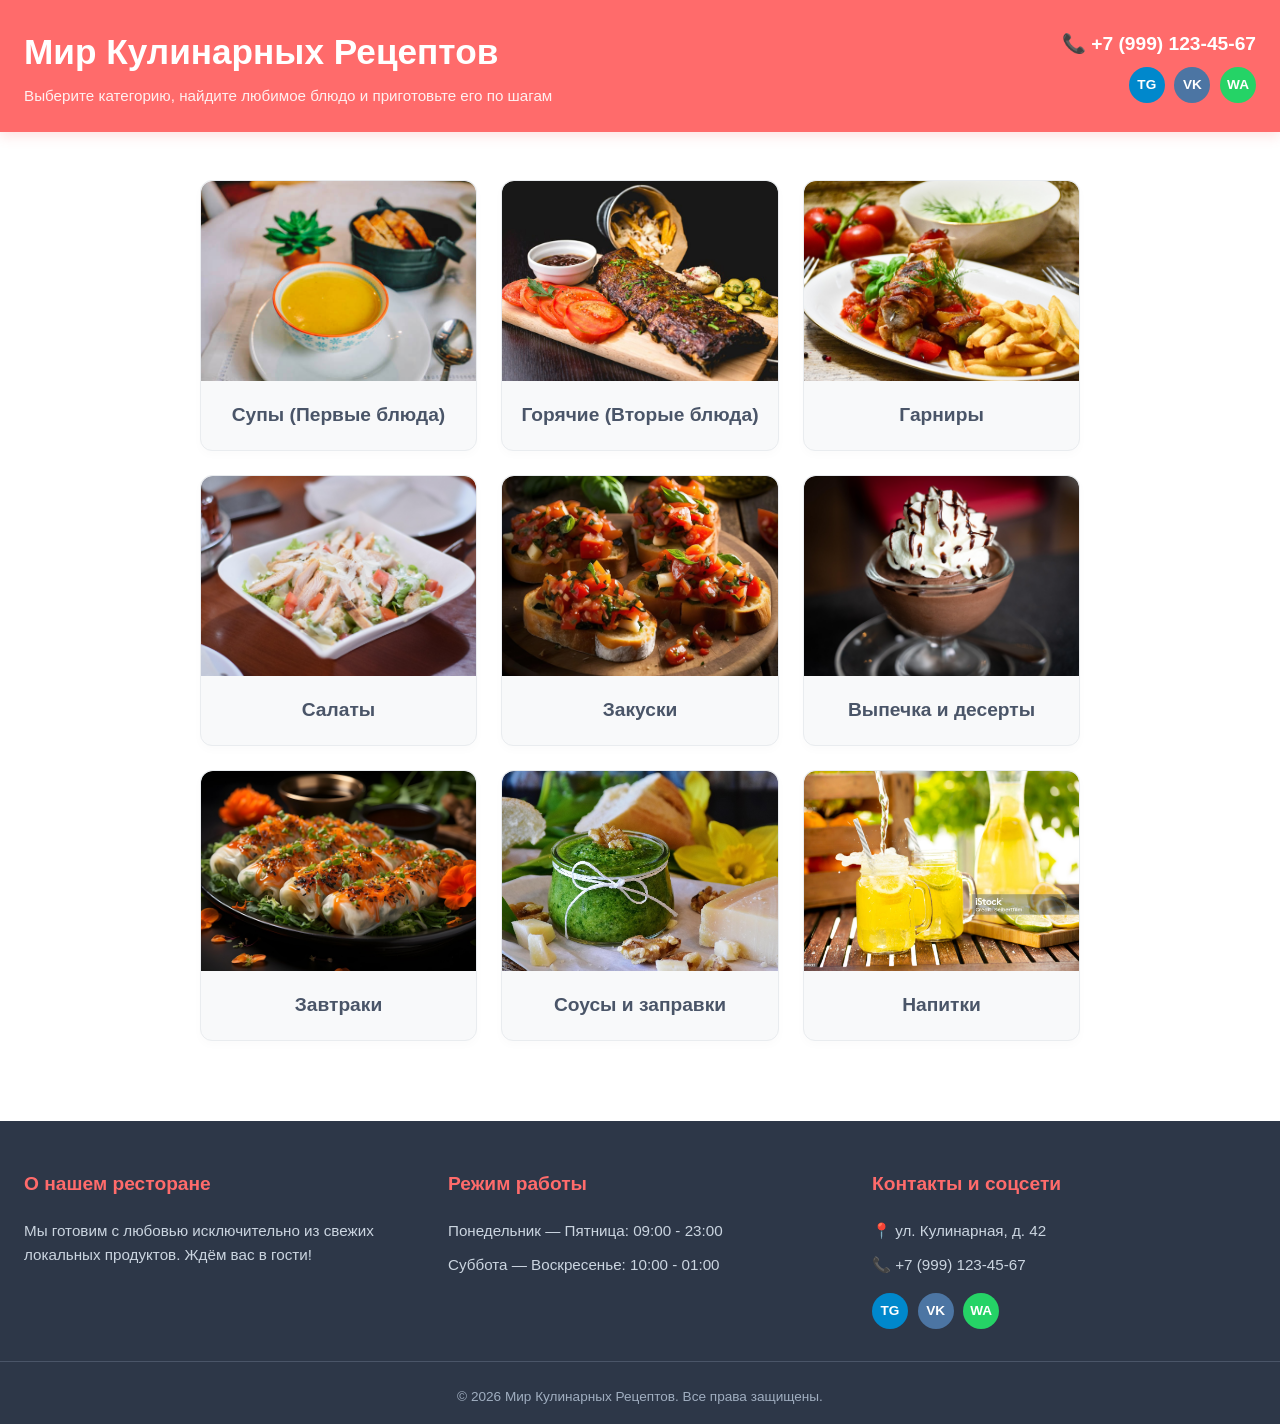
==== index.html @ d173a4e1 "fix: add content to empty files" ====
<!DOCTYPE html>
<html lang="ru">
<head>
    <meta charset="UTF-8">
    <meta name="viewport" content="width=device-width, initial-scale=1.0">
    <title>Вкусные Рецепты — Кулинарный Сайт</title>
    <link rel="stylesheet" href="index.css">
</head>
<body>

    <!-- НАЧАЛО САЙТА: СТИЛЬНАЯ ШАПКА -->
    <header class="main-header">
        <div class="header-container">
            <div class="brand">
                <h1>Мир Кулинарных Рецептов</h1>
                <p>Выберите категорию, найдите любимое блюдо и приготовьте его по шагам</p>
            </div>
            <div class="header-contacts">
                <a href="tel:+79991234567" class="header-phone">📞 +7 (999) 123-45-67</a>
                <div class="header-socials">
                    <a href="https://t.me" target="_blank" class="social-icon telegram">TG</a>
                    <a href="https://vk.com" target="_blank" class="social-icon vk">VK</a>
                    <a href="https://wa.me" target="_blank" class="social-icon whatsapp">WA</a>
                </div>
            </div>
        </div>
    </header>

    <!-- ОСНОВНОЙ КОНТЕНТ -->
    <div class="container">
        
        <!-- ЭКРАН 1: ВСЕ КАТЕГОРИИ (СТРОГО ПО 3 В РЯД) -->
        <div id="screen-categories">
            <div class="categories-grid">
                <div class="category-card" onclick="showCategory('soups')">
                    <div class="category-img" style="background-image: url('images/soups_main.jpg')"></div>
                    <h2>Супы (Первые блюда)</h2>
                </div>
                <div class="category-card" onclick="showCategory('main_dishes')">
                    <div class="category-img" style="background-image: url('images/main_dishes_main.jpg')"></div>
                    <h2>Горячие (Вторые блюда)</h2>
                </div>
                <div class="category-card" onclick="showCategory('side_dishes')">
                    <div class="category-img" style="background-image: url('images/side_dishes_main.jpg')"></div>
                    <h2>Гарниры</h2>
                </div>
                <div class="category-card" onclick="showCategory('salads')">
                    <div class="category-img" style="background-image: url('images/salads_main.jpg')"></div>
                    <h2>Салаты</h2>
                </div>
                <div class="category-card" onclick="showCategory('appetizers')">
                    <div class="category-img" style="background-image: url('images/appetizers_main.jpg')"></div>
                    <h2>Закуски</h2>
                </div>
                <div class="category-card" onclick="showCategory('desserts')">
                    <div class="category-img" style="background-image: url('images/desserts_main.jpg')"></div>
                    <h2>Выпечка и десерты</h2>
                </div>
                <div class="category-card" onclick="showCategory('breakfast')">
                    <div class="category-img" style="background-image: url('images/breakfast_main.jpg')"></div>
                    <h2>Завтраки</h2>
                </div>
                <div class="category-card" onclick="showCategory('sauces')">
                    <div class="category-img" style="background-image: url('images/sauces_main.jpg')"></div>
                    <h2>Соусы и заправки</h2>
                </div>
                <div class="category-card" onclick="showCategory('drinks')">
                    <div class="category-img" style="background-image: url('images/drinks_main.jpg')"></div>
                    <h2>Напитки</h2>
                </div>
            </div>
        </div>

        <!-- ЭКРАН 2: СПИСОК БЛЮД КАТЕГОРИИ -->
        <div id="screen-recipes" class="hidden">
            <button class="btn-back" onclick="goToCategories()">← К категориям</button>
            <h2 id="category-title" style="margin-bottom: 1.5rem;">Название категории</h2>
            <div class="recipes-grid" id="recipes-container"></div>
        </div>

        <!-- ЭКРАН 3: ПОШАГОВЫЙ РЕЦЕПТ -->
        <div id="screen-detail" class="hidden">
            <button class="btn-back" id="btn-to-recipes">← К списку блюд</button>
            <div class="recipe-detail" id="recipe-detail-container"></div>
        </div>

    </div>

    <!-- КОНЕЦ САЙТА: МЯГКИЙ ПОДВАЛ (FOOTER) -->
    <footer class="main-footer">
        <div class="footer-container">
            <div class="footer-section">
                <h3>О нашем ресторане</h3>
                <p>Мы готовим с любовью исключительно из свежих локальных продуктов. Ждём вас в гости!</p>
            </div>
            <div class="footer-section">
                <h3>Режим работы</h3>
                <p>Понедельник — Пятница: 09:00 - 23:00</p>
                <p>Суббота — Воскресенье: 10:00 - 01:00</p>
            </div>
            <div class="footer-section">
                <h3>Контакты и соцсети</h3>
                <p>📍 ул. Кулинарная, д. 42</p>
                <p>📞 +7 (999) 123-45-67</p>
                <div class="footer-socials">
                    <a href="https://t.me" target="_blank" class="social-icon telegram">TG</a>
                    <a href="https://vk.com" target="_blank" class="social-icon vk">VK</a>
                    <a href="https://wa.me" target="_blank" class="social-icon whatsapp">WA</a>
                </div>
            </div>
        </div>
        <div class="footer-bottom">
            <p>&copy; 2026 Мир Кулинарных Рецептов. Все права защищены.</p>
        </div>
    </footer>

    <script src="recipes-data.js"></script>
    <script src="index.js"></script>
</body>
</html>
---- index.css ----
* {
    box-sizing: border-box;
    margin: 0;
    padding: 0;
    font-family: 'Segoe UI', Tahoma, Geneva, Verdana, sans-serif;
}

body {
    background-color: #ffffff;
    color: #2d3748;
    line-height: 1.6;
    display: flex;
    flex-direction: column;
    min-height: 100vh;
}

/* СТИЛЬНАЯ ШАПКА */
.main-header {
    background-color: #ff6b6b;
    color: white;
    padding: 1.5rem 0;
    box-shadow: 0 4px 12px rgba(255, 107, 107, 0.2);
}

.header-container {
    max-width: 1400px;
    margin: 0 auto;
    padding: 0 1.5rem;
    display: flex;
    justify-content: space-between;
    align-items: center;
    flex-wrap: wrap;
    gap: 1.5rem;
}

.brand h1 {
    font-size: 2.2rem;
    margin-bottom: 0.2rem;
}

.brand p {
    font-size: 0.95rem;
    opacity: 0.9;
}

.header-contacts {
    text-align: right;
    display: flex;
    flex-direction: column;
    align-items: flex-end;
    gap: 0.5rem;
}

.header-phone {
    color: white;
    text-decoration: none;
    font-size: 1.2rem;
    font-weight: bold;
    transition: opacity 0.2s;
}

.header-phone:hover {
    opacity: 0.8;
}

/* КРУГЛЫЕ КНОПКИ СОЦСЕТЕЙ */
.header-socials, .footer-socials {
    display: flex;
    gap: 0.6rem;
}

.social-icon {
    display: inline-block;
    width: 36px;
    height: 36px;
    text-align: center;
    line-height: 36px;
    border-radius: 50%;
    color: white;
    text-decoration: none;
    font-weight: bold;
    font-size: 0.85rem;
    transition: transform 0.2s;
}

.social-icon:hover {
    transform: scale(1.1);
}

.telegram { background-color: #0088cc; }
.vk { background-color: #4c75a3; }
.whatsapp { background-color: #25d366; }

/* КОНТЕНТНЫЙ КОНТЕЙНЕР */
.container {
    max-width: 1400px;
    margin: 2rem auto;
    padding: 0 1.5rem;
    flex: 1;
}

/* МЯГКАЯ МЯЧИКООБРАЗНАЯ КНОПКА НАЗАД */
.btn-back {
    display: inline-block;
    background-color: #ff6b6b;
    color: white;
    padding: 0.6rem 1.4rem;
    text-decoration: none;
    border-radius: 20px;
    margin-bottom: 1.5rem;
    cursor: pointer;
    border: none;
    font-weight: bold;
    box-shadow: 0 4px 10px rgba(255, 107, 107, 0.3);
    transition: background 0.2s, transform 0.2s, box-shadow 0.2s;
}

.btn-back:hover {
    background-color: #fa5252;
    transform: translateY(-1px);
    box-shadow: 0 6px 12px rgba(255, 107, 107, 0.4);
}

/* --- СЕТКА ГЛАВНЫХ КАТЕГОРИЙ (СТРОГО ПО 3 В РЯД) --- */
.categories-grid {
    display: grid;
    grid-template-columns: repeat(3, 1fr);
    gap: 1.5rem;
    margin-top: 1rem;
}

.category-card {
    background: #f8f9fa;
    border-radius: 12px;
    overflow: hidden;
    cursor: pointer;
    text-align: center;
    border: 1px solid #e9ecef;
    box-shadow: 0 4px 10px rgba(0,0,0,0.02);
    transition: transform 0.2s, box-shadow 0.2s;
}

.category-card:hover {
    transform: translateY(-4px);
    box-shadow: 0 8px 20px rgba(0,0,0,0.08);
}

.category-img {
    width: 100%;
    height: 200px;
    background-size: cover;
    background-position: center;
    background-repeat: no-repeat;
    border-top-left-radius: 12px;
    border-top-right-radius: 12px;
}

.category-card h2 {
    padding: 1.2rem;
    font-size: 1.2rem;
    color: #4a5568;
}

/* Умная адаптивность для маленьких окон live-просмотра */
@media (max-width: 950px) {
    .categories-grid { grid-template-columns: repeat(2, 1fr); }
}
@media (max-width: 600px) {
    .categories-grid { grid-template-columns: 1fr; }
}

/* --- СЕТКА БЛЮД КАТЕГОРИИ (ПАНОРАМНЫЕ, СТРОЧНЫЙ ТЕКСТ) --- */
.recipes-grid {
    display: grid;
    grid-template-columns: repeat(auto-fit, minmax(250px, 1fr));
    gap: 12px;
}

.recipe-card {
    position: relative;
    width: 100%;
    height: auto;
    aspect-ratio: 16 / 9;
    border-radius: 12px;
    overflow: hidden;
    cursor: pointer;
    transition: transform 0.2s;
}

.recipe-card:hover {
    transform: scale(1.02);
}

.recipe-img {
    width: 100%;
    height: 100%;
}

.recipe-img img {
    width: 100%;
    height: 100%;
    object-fit: cover;
    display: block;
}

.recipe-info {
    position: absolute;
    bottom: 10px;
    left: 10px;
    background: rgba(0, 0, 0, 0.6);
    padding: 4px 10px;
    border-radius: 6px;
    pointer-events: none;
}

.recipe-info h3 {
    font-size: 1rem;
    color: #ffffff;
    font-weight: bold;
    text-transform: lowercase;
}

/* --- ПОШАГОВЫЙ РЕЦЕПТ (ИДЕАЛЬНАЯ ПАНOРАМА) --- */
.recipe-detail {
    background: white;
    padding: 2rem;
    border-radius: 16px;
    box-shadow: 0 4px 15px rgba(0,0,0,0.05);
}

.main-recipe-img {
    width: 100%;
    height: auto;
    aspect-ratio: 16 / 9;
    overflow: hidden;
    border-radius: 12px;
    margin-bottom: 1.5rem;
}

.main-recipe-img img {
    width: 100%;
    height: 100%;
    object-fit: cover;
    display: block;
}

.recipe-detail h2 {
    font-size: 2.2rem;
    margin-bottom: 1rem;
    color: #1a202c;
}

.ingredients-section {
    margin: 1.5rem 0;
    background: #fdf6f6;
    padding: 1.5rem;
    border-radius: 12px;
    border-left: 5px solid #ff6b6b;
}

.ingredients-section h4 {
    margin-bottom: 0.5rem;
    font-size: 1.2rem;
    color: #ff6b6b;
}

.ingredients-section ul {
    list-style-position: inside;
    padding-left: 0.5rem;
}

.ingredients-section li {
    margin-bottom: 0.3rem;
}

.steps-section h4 {
    font-size: 1.2rem;
    margin-bottom: 1rem;
}

.step-item {
    margin-bottom: 1rem;
    padding-bottom: 1rem;
    border-bottom: 1px dashed #dee2e6;
}

.step-number {
    display: inline-block;
    background: #ff6b6b;
    color: white;
    width: 26px;
    height: 26px;
    text-align: center;
    line-height: 26px;
    border-radius: 50%;
    margin-right: 0.5rem;
    font-weight: bold;
}

/* МЯГКИЙ ТЕМНЫЙ ПОДВАЛ */
.main-footer {
    background-color: #2d3748;
    color: #e2e8f0;
    padding: 3rem 0 1rem 0;
    margin-top: 3rem;
}

.footer-container {
    max-width: 1400px;
    margin: 0 auto;
    padding: 0 1.5rem;
    display: grid;
    grid-template-columns: repeat(auto-fit, minmax(250px, 1fr));
    gap: 2.5rem;
}

.footer-section h3 {
    color: #ff6b6b;
    margin-bottom: 1.2rem;
    font-size: 1.2rem;
}

.footer-section p {
    margin-bottom: 0.6rem;
    font-size: 0.95rem;
    color: #cbd5e0;
}

.footer-socials {
    margin-top: 1rem;
}

.footer-bottom {
    max-width: 1400px;
    margin: 2rem auto 0 auto;
    padding: 1.5rem 1.5rem 0 1.5rem;
    border-top: 1px solid #4a5568;
    text-align: center;
    font-size: 0.85rem;
    color: #a0aec0;
}

.hidden {
    display: none !important;
}
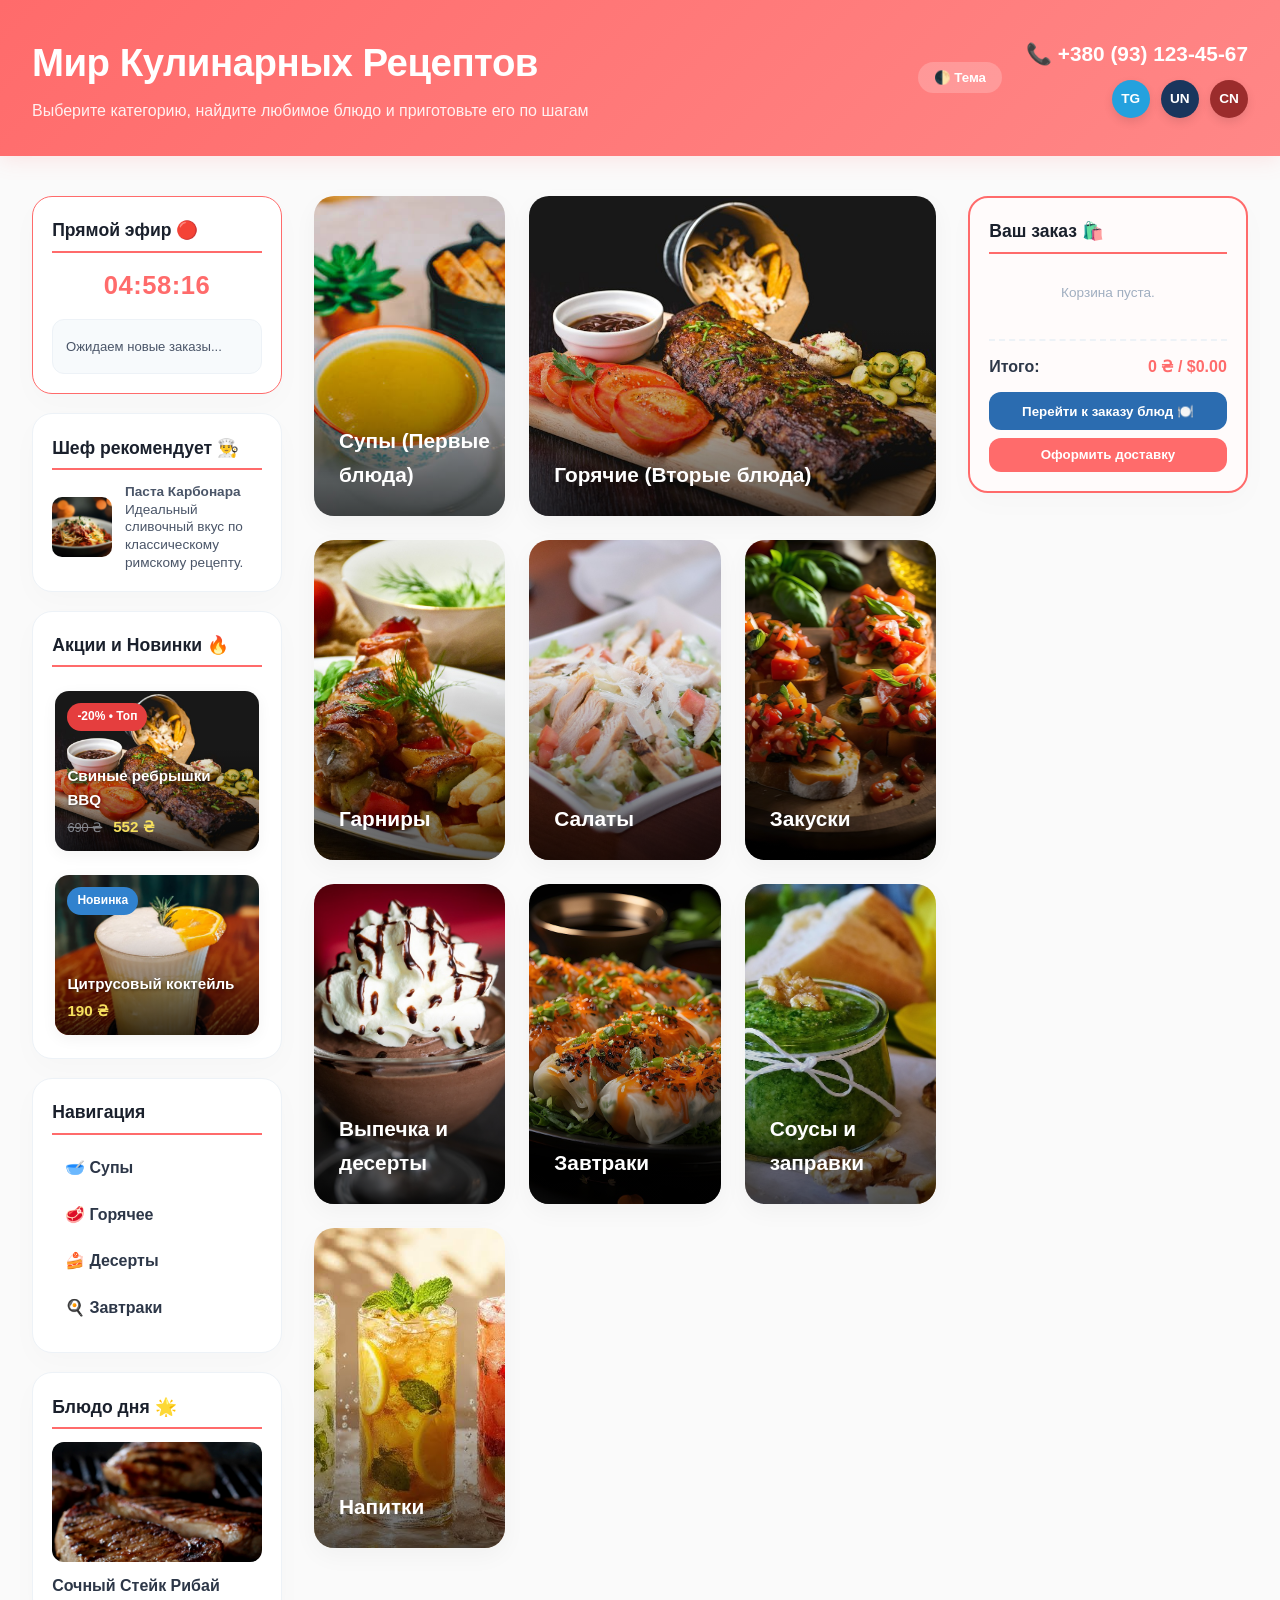
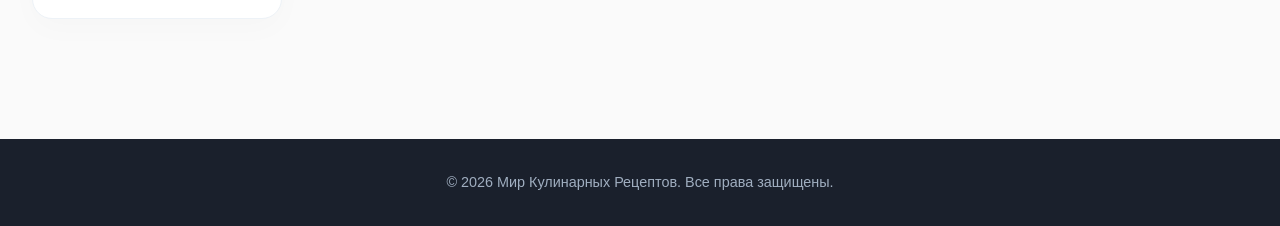
==== commit 35295f32: "added Web Audio API In index.js; also was added bunch of recipes; advanced index.css; another html, " ====
--- a/index.html
+++ b/index.html
@@ -8,19 +8,34 @@
 </head>
 <body>
 
-    <!-- НАЧАЛО САЙТА: СТИЛЬНАЯ ШАПКА -->
+    <!-- УВЕДОМЛЕНИЕ О ПУСТОЙ КОРЗИНЕ -->
+    <div id="notification-toast" class="toast hidden">
+        <div class="toast-content">
+            <span class="toast-icon">⚠️</span>
+            <div class="toast-message">
+                <h4>Ваш аппетит готов, но тарелка пуста! 🍽️</h4>
+                <p>Пожалуйста, загляните в нашу онлайн-витрину заказов и выберите самые сочные блюда перед оформлением доставки.</p>
+            </div>
+        </div>
+    </div>
+
+    <!-- ШАПКА САЙТА -->
     <header class="main-header">
         <div class="header-container">
             <div class="brand">
                 <h1>Мир Кулинарных Рецептов</h1>
                 <p>Выберите категорию, найдите любимое блюдо и приготовьте его по шагам</p>
             </div>
-            <div class="header-contacts">
-                <a href="tel:+79991234567" class="header-phone">📞 +7 (999) 123-45-67</a>
-                <div class="header-socials">
-                    <a href="https://t.me" target="_blank" class="social-icon telegram">TG</a>
-                    <a href="https://vk.com" target="_blank" class="social-icon vk">VK</a>
-                    <a href="https://wa.me" target="_blank" class="social-icon whatsapp">WA</a>
+            <div class="header-right-box" style="display: flex; align-items: center; gap: 1.5rem;">
+                <button class="btn-theme-toggle" onclick="toggleTheme()">🌓 Тема</button>
+                <div class="header-contacts">
+                    <a href="tel:+380931234567" class="header-phone">📞 +380 (93) 123-45-67</a>
+                    <div class="header-socials">
+                        <!-- Ссылки на украинские платформы и мессенджеры -->
+                        <a href="socials.html" target="_blank" class="social-icon telegram" title="Наш Telegram Канал">TG</a>
+                        <a href="https://ukr.net" target="_blank" class="social-icon ukrnet" title="Ukr.net">UN</a>
+                        <a href="https://censor.net" target="_blank" class="social-icon censor" title="Censor.net">CN</a>
+                    </div>
                 </div>
             </div>
         </div>
@@ -28,87 +43,163 @@
 
     <!-- ОСНОВНОЙ КОНТЕНТ -->
     <div class="container">
-        
-        <!-- ЭКРАН 1: ВСЕ КАТЕГОРИИ (СТРОГО ПО 3 В РЯД) -->
-        <div id="screen-categories">
-            <div class="categories-grid">
-                <div class="category-card" onclick="showCategory('soups')">
+        <div id="screen-categories" class="main-layout">
+            <!-- ЛЕВАЯ ПАНЕЛЬ С ЧАСАМИ, МОНИТОРИНГОМ И АКЦИЯМИ -->
+            <aside class="side-panel left-panel">
+                <!-- Блок времени и имитации заказов -->
+                <div class="widget-box" style="border: 1px solid #ff6b6b;">
+                    <h3>Прямой эфир 🔴</h3>
+                    <div class="live-clock">
+                        <span id="live-clock-time">00:00:00</span>
+                    </div>
+                    <div class="live-tracker-wrapper">
+                        <div id="live-tracker-text">Ожидаем новые заказы...</div>
+                    </div>
+                </div>
+
+                <!-- РЕКОМЕНДАЦИЯ ОТ ШЕФ-ПОВАРA -->
+                <div class="widget-box">
+                    <h3>Шеф рекомендует 👨‍🍳</h3>
+                    <div class="chef-recommend" onclick="showCategory('main_dishes')">
+                        <div class="chef-thumb" style="background-image: url('images/carbonara.jpg')"></div>
+                        <p><strong>Паста Карбонара</strong><br>Идеальный сливочный вкус по классическому римскому рецепту.</p>
+                    </div>
+                </div>
+
+                <!-- АКЦИИ, НОВИНКИ И СКИДКИ -->
+                <div class="widget-box">
+                    <h3>Акции и Новинки 🔥</h3>
+                    <!-- Скидка / Популярное -->
+                    <div class="bento-promo-card" onclick="showCategory('main_dishes')">
+                        <div class="promo-bg-image" style="background-image: url('images/main_dishes_main.jpg')">
+                            <span class="promo-badge discount">-20% • Топ</span>
+                            <div class="promo-text-footer">
+                                <h4>Свиные ребрышки BBQ</h4>
+                                <span class="old-price">690 ₴</span>
+                                <span class="new-price">552 ₴</span>
+                            </div>
+                        </div>
+                    </div>
+                    <!-- Новинка -->
+                    <div class="bento-promo-card" style="margin-top: 0.6rem;" onclick="showCategory('drinks')">
+                        <div class="promo-bg-image" style="background-image: url('images/lemonade.jpg')">
+                            <span class="promo-badge new-item">Новинка</span>
+                            <div class="promo-text-footer">
+                                <h4>Цитрусовый коктейль</h4>
+                                <span class="new-price">190 ₴</span>
+                            </div>
+                        </div>
+                    </div>
+                </div>
+
+                <!-- НАВИГАЦИЯ -->
+                <div class="widget-box">
+                    <h3>Навигация</h3>
+                    <ul class="quick-nav">
+                        <li onclick="showCategory('soups')">🥣 Супы</li>
+                        <li onclick="showCategory('main_dishes')">🥩 Горячее</li>
+                        <li onclick="showCategory('desserts')">🍰 Десерты</li>
+                        <li onclick="showCategory('breakfast')">🍳 Завтраки</li>
+                    </ul>
+                </div>
+                
+                <!-- БЛЮДО ДНЯ -->
+                <div class="widget-box day-dish-box">
+                    <h3>Блюдо дня 🌟</h3>
+                    <div class="day-dish-card" onclick="showCategory('main_dishes')">
+                        <div class="day-dish-img" style="background-image: url('images/steak.jpg')"></div>
+                        <h4>Сочный Стейк Рибай</h4>
+                    </div>
+                </div>
+            </aside>
+            <!-- ЦЕНТРАЛЬНАЯ СЕТКА BENTO GRID -->
+            <main class="categories-grid">
+                <div class="category-card" onclick="showCategory('soups')" onmouseenter="playHoverSound()">
                     <div class="category-img" style="background-image: url('images/soups_main.jpg')"></div>
                     <h2>Супы (Первые блюда)</h2>
                 </div>
-                <div class="category-card" onclick="showCategory('main_dishes')">
+                <div class="category-card" onclick="showCategory('main_dishes')" onmouseenter="playHoverSound()">
                     <div class="category-img" style="background-image: url('images/main_dishes_main.jpg')"></div>
                     <h2>Горячие (Вторые блюда)</h2>
                 </div>
-                <div class="category-card" onclick="showCategory('side_dishes')">
+                <div class="category-card" onclick="showCategory('side_dishes')" onmouseenter="playHoverSound()">
                     <div class="category-img" style="background-image: url('images/side_dishes_main.jpg')"></div>
                     <h2>Гарниры</h2>
                 </div>
-                <div class="category-card" onclick="showCategory('salads')">
+                <div class="category-card" onclick="showCategory('salads')" onmouseenter="playHoverSound()">
                     <div class="category-img" style="background-image: url('images/salads_main.jpg')"></div>
                     <h2>Салаты</h2>
                 </div>
-                <div class="category-card" onclick="showCategory('appetizers')">
+                <div class="category-card" onclick="showCategory('appetizers')" onmouseenter="playHoverSound()">
                     <div class="category-img" style="background-image: url('images/appetizers_main.jpg')"></div>
                     <h2>Закуски</h2>
                 </div>
-                <div class="category-card" onclick="showCategory('desserts')">
+                <div class="category-card" onclick="showCategory('desserts')" onmouseenter="playHoverSound()">
                     <div class="category-img" style="background-image: url('images/desserts_main.jpg')"></div>
                     <h2>Выпечка и десерты</h2>
                 </div>
-                <div class="category-card" onclick="showCategory('breakfast')">
+                <div class="category-card" onclick="showCategory('breakfast')" onmouseenter="playHoverSound()">
                     <div class="category-img" style="background-image: url('images/breakfast_main.jpg')"></div>
                     <h2>Завтраки</h2>
                 </div>
-                <div class="category-card" onclick="showCategory('sauces')">
+                <div class="category-card" onclick="showCategory('sauces')" onmouseenter="playHoverSound()">
                     <div class="category-img" style="background-image: url('images/sauces_main.jpg')"></div>
                     <h2>Соусы и заправки</h2>
                 </div>
-                <div class="category-card" onclick="showCategory('drinks')">
+                <div class="category-card" onclick="showCategory('drinks')" onmouseenter="playHoverSound()">
                     <div class="category-img" style="background-image: url('images/drinks_main.jpg')"></div>
                     <h2>Напитки</h2>
                 </div>
-            </div>
-        </div>
-
-        <!-- ЭКРАН 2: СПИСОК БЛЮД КАТЕГОРИИ -->
+            </main>
+
+            <!-- ПРАВАЯ ПАНЕЛЬ -->
+            <aside class="side-panel right-panel">
+                <div class="widget-box cart-box">
+                    <h3>Ваш заказ 🛍️</h3>
+                    <div id="cart-items-container">
+                        <p class="empty-cart-msg">Корзина пуста.</p>
+                    </div>
+                    <div class="cart-summary">
+                        <div class="summary-line">
+                            <span>Итого:</span>
+                            <span id="cart-total-price">0 ₴ / $0.00</span>
+                        </div>
+                        <button class="btn-open-menu" onclick="openOrderModal()">Перейти к заказу блюд 🍽️</button>
+                        <button class="btn-order" onclick="openPaymentModal()" style="margin-top: 0.5rem;">Оформить доставку</button>
+                    </div>
+                </div>
+            </aside>
+        </div>
+
         <div id="screen-recipes" class="hidden">
             <button class="btn-back" onclick="goToCategories()">← К категориям</button>
             <h2 id="category-title" style="margin-bottom: 1.5rem;">Название категории</h2>
             <div class="recipes-grid" id="recipes-container"></div>
         </div>
 
-        <!-- ЭКРАН 3: ПОШАГОВЫЙ РЕЦЕПТ -->
         <div id="screen-detail" class="hidden">
             <button class="btn-back" id="btn-to-recipes">← К списку блюд</button>
             <div class="recipe-detail" id="recipe-detail-container"></div>
         </div>
-
-    </div>
-
-    <!-- КОНЕЦ САЙТА: МЯГКИЙ ПОДВАЛ (FOOTER) -->
+    </div>
+
+    <!-- ОКНО ОНЛАЙН-ЗАКАЗА -->
+    <div id="modal-order" class="modal hidden">
+        <div class="modal-content">
+            <div class="modal-header-box">
+                <h2>Меню онлайн-заказа ресторана 📋</h2>
+                <span class="close-modal" onclick="closeOrderModal()">&times;</span>
+            </div>
+            <div class="modal-menu-grid" id="modal-menu-container"></div>
+        </div>
+    </div>
+
+    <!-- ОКНО ОПЛАТЫ -->
+    <div id="modal-payment" class="modal hidden">
+        <div class="modal-content"></div>
+    </div>
+
     <footer class="main-footer">
-        <div class="footer-container">
-            <div class="footer-section">
-                <h3>О нашем ресторане</h3>
-                <p>Мы готовим с любовью исключительно из свежих локальных продуктов. Ждём вас в гости!</p>
-            </div>
-            <div class="footer-section">
-                <h3>Режим работы</h3>
-                <p>Понедельник — Пятница: 09:00 - 23:00</p>
-                <p>Суббота — Воскресенье: 10:00 - 01:00</p>
-            </div>
-            <div class="footer-section">
-                <h3>Контакты и соцсети</h3>
-                <p>📍 ул. Кулинарная, д. 42</p>
-                <p>📞 +7 (999) 123-45-67</p>
-                <div class="footer-socials">
-                    <a href="https://t.me" target="_blank" class="social-icon telegram">TG</a>
-                    <a href="https://vk.com" target="_blank" class="social-icon vk">VK</a>
-                    <a href="https://wa.me" target="_blank" class="social-icon whatsapp">WA</a>
-                </div>
-            </div>
-        </div>
         <div class="footer-bottom">
             <p>&copy; 2026 Мир Кулинарных Рецептов. Все права защищены.</p>
         </div>
--- a/index.css
+++ b/index.css
@@ -3,10 +3,11 @@
     margin: 0;
     padding: 0;
     font-family: 'Segoe UI', Tahoma, Geneva, Verdana, sans-serif;
+    transition: background-color 0.3s ease, color 0.3s ease, border-color 0.3s ease, transform 0.2s;
 }
 
 body {
-    background-color: #ffffff;
+    background-color: #fafafa;
     color: #2d3748;
     line-height: 1.6;
     display: flex;
@@ -14,332 +15,258 @@
     min-height: 100vh;
 }
 
-/* СТИЛЬНАЯ ШАПКА */
-.main-header {
-    background-color: #ff6b6b;
-    color: white;
-    padding: 1.5rem 0;
-    box-shadow: 0 4px 12px rgba(255, 107, 107, 0.2);
-}
-
-.header-container {
-    max-width: 1400px;
-    margin: 0 auto;
-    padding: 0 1.5rem;
-    display: flex;
-    justify-content: space-between;
-    align-items: center;
-    flex-wrap: wrap;
-    gap: 1.5rem;
-}
-
-.brand h1 {
-    font-size: 2.2rem;
-    margin-bottom: 0.2rem;
-}
-
-.brand p {
-    font-size: 0.95rem;
-    opacity: 0.9;
-}
-
-.header-contacts {
-    text-align: right;
-    display: flex;
-    flex-direction: column;
-    align-items: flex-end;
-    gap: 0.5rem;
-}
-
-.header-phone {
-    color: white;
-    text-decoration: none;
-    font-size: 1.2rem;
-    font-weight: bold;
-    transition: opacity 0.2s;
-}
-
-.header-phone:hover {
-    opacity: 0.8;
-}
-
-/* КРУГЛЫЕ КНОПКИ СОЦСЕТЕЙ */
-.header-socials, .footer-socials {
-    display: flex;
-    gap: 0.6rem;
-}
-
-.social-icon {
-    display: inline-block;
-    width: 36px;
-    height: 36px;
-    text-align: center;
-    line-height: 36px;
-    border-radius: 50%;
-    color: white;
-    text-decoration: none;
-    font-weight: bold;
-    font-size: 0.85rem;
-    transition: transform 0.2s;
-}
-
-.social-icon:hover {
-    transform: scale(1.1);
-}
-
-.telegram { background-color: #0088cc; }
-.vk { background-color: #4c75a3; }
-.whatsapp { background-color: #25d366; }
-
-/* КОНТЕНТНЫЙ КОНТЕЙНЕР */
-.container {
-    max-width: 1400px;
-    margin: 2rem auto;
-    padding: 0 1.5rem;
-    flex: 1;
-}
-
-/* МЯГКАЯ МЯЧИКООБРАЗНАЯ КНОПКА НАЗАД */
-.btn-back {
-    display: inline-block;
-    background-color: #ff6b6b;
-    color: white;
-    padding: 0.6rem 1.4rem;
-    text-decoration: none;
+/* СТИЛИ ДЛЯ ТЕМНОЙ ТЕМЫ */
+body.dark-mode {
+    background-color: #121214;
+    color: #f7fafc;
+}
+body.dark-mode .widget-box, 
+body.dark-mode .category-card, 
+body.dark-mode .recipe-card, 
+body.dark-mode .recipe-detail, 
+body.dark-mode .modal-content {
+    background-color: #1a1a1e;
+    border-color: #2d2d34;
+    box-shadow: 0 10px 30px rgba(0,0,0,0.3);
+}
+body.dark-mode .widget-box h3,
+body.dark-mode .widget-box h3 *,
+body.dark-mode .chef-recommend,
+body.dark-mode .chef-recommend strong,
+body.dark-mode .chef-recommend p {
+    color: #ffffff !important;
+}
+body.dark-mode .quick-nav li:hover { background-color: #2d1a1a; }
+body.dark-mode .recipe-info { background: rgba(26, 26, 30, 0.96); box-shadow: 0 4px 15px rgba(0,0,0,0.4); }
+body.dark-mode .recipe-info h3 { color: #ffffff; }
+body.dark-mode .modal-item-card { background: #222227; border-color: #2d2d34; }
+body.dark-mode input { background-color: #121214; color: white; border-color: #2d2d34; }
+body.dark-mode .ingredients-section { background: linear-gradient(to right, #2d1a1a, #1a1a1e); }
+body.dark-mode .receipt-box { background-color: #121214; border-color: #2d2d34; }
+
+/* УВЕДОМЛЕНИЕ О ПУСТОЙ КОРЗИНЕ */
+.toast {
+    position: fixed;
+    top: 30px;
+    left: 50%;
+    transform: translateX(-50%);
+    z-index: 2000;
+    background-color: #ffffff;
+    border-left: 8px solid #ff9f43;
+    padding: 1.4rem 2.5rem;
     border-radius: 20px;
-    margin-bottom: 1.5rem;
-    cursor: pointer;
-    border: none;
-    font-weight: bold;
-    box-shadow: 0 4px 10px rgba(255, 107, 107, 0.3);
-    transition: background 0.2s, transform 0.2s, box-shadow 0.2s;
-}
-
-.btn-back:hover {
-    background-color: #fa5252;
-    transform: translateY(-1px);
-    box-shadow: 0 6px 12px rgba(255, 107, 107, 0.4);
-}
-
-/* --- СЕТКА ГЛАВНЫХ КАТЕГОРИЙ (СТРОГО ПО 3 В РЯД) --- */
+    max-width: 650px;
+    width: 90%;
+    box-shadow: 0 20px 50px rgba(0,0,0,0.15);
+    animation: slideDownSmooth 0.4s cubic-bezier(0.175, 0.885, 0.32, 1.275);
+}
+body.dark-mode .toast { background-color: #1a1a1e; box-shadow: 0 20px 50px rgba(0,0,0,0.6); }
+.toast-content { display: flex; align-items: center; gap: 1.5rem; }
+.toast-icon { font-size: 2.8rem; }
+.toast-message h4 { font-size: 1.2rem; font-weight: 800; color: #ff9f43; margin-bottom: 0.3rem; }
+.toast-message p { font-size: 0.95rem; color: #4a5568; line-height: 1.4; }
+body.dark-mode .toast-message p { color: #e2e8f0; }
+
+@keyframes slideDownSmooth { from { top: -120px; opacity: 0; } to { top: 30px; opacity: 1; } }
+
+/* КНОПКА ТЕМЫ */
+.btn-theme-toggle { background: rgba(255, 255, 255, 0.2); color: white; border: none; padding: 0.5rem 1rem; border-radius: 50px; font-weight: bold; cursor: pointer; }
+.btn-theme-toggle:hover { background: rgba(255, 255, 255, 0.3); }
+
+/* HEADER ШИРОКИЙ */
+.main-header { background: linear-gradient(135deg, #ff6b6b 0%, #ff8787 100%); color: white; padding: 2rem 0; box-shadow: 0 4px 20px rgba(255, 107, 107, 0.15); }
+.header-container { max-width: 1700px; margin: 0 auto; padding: 0 2rem; display: flex; justify-content: space-between; align-items: center; flex-wrap: wrap; gap: 1.5rem; }
+.brand h1 { font-size: 2.4rem; font-weight: 800; letter-spacing: -0.5px; margin-bottom: 0.3rem; }
+.brand p { font-size: 1rem; opacity: 0.9; }
+.header-contacts { text-align: right; display: flex; flex-direction: column; align-items: flex-end; gap: 0.6rem; }
+.header-phone { color: white; text-decoration: none; font-size: 1.3rem; font-weight: 700; }
+
+.header-socials { display: flex; gap: 0.7rem; }
+.social-icon { display: inline-block; width: 38px; height: 38px; text-align: center; line-height: 38px; border-radius: 50%; color: white; text-decoration: none; font-weight: bold; font-size: 0.85rem; box-shadow: 0 4px 10px rgba(0,0,0,0.1); }
+.social-icon:hover { transform: scale(1.15) translateY(-2px); }
+.telegram { background-color: #24a1de; }
+.ukrnet { background-color: #1a365d; }
+.censor { background-color: #9b2c2c; }
+
+/* ТРЕХКОЛОНОЧНЫЙ МАКЕТ */
+.container { max-width: 1700px; width: 100%; margin: 2.5rem auto; padding: 0 2rem; flex: 1; }
+.main-layout { display: grid; grid-template-columns: 250px 1fr 280px; gap: 2rem; align-items: start; }
+.side-panel { display: flex; flex-direction: column; gap: 1.2rem; }
+.widget-box { background: white; padding: 1.2rem; border-radius: 20px; box-shadow: 0 10px 30px rgba(0,0,0,0.02); border: 1px solid #edf2f7; }
+.widget-box h3 { font-size: 1.1rem; font-weight: 700; margin-bottom: 0.8rem; padding-bottom: 0.4rem; border-bottom: 2px solid #ff6b6b; color: #1a202c; }
+.quick-nav li { padding: 0.5rem 0.8rem; margin-bottom: 0.3rem; border-radius: 8px; cursor: pointer; font-weight: 600; list-style: none; }
+.quick-nav li:hover { background-color: #fff5f5; color: #ff6b6b; transform: translateX(4px); }
+.day-dish-img { width: 100%; height: 120px; background-size: cover; background-position: center; border-radius: 12px; margin-bottom: 0.7rem; }
+
+/* ЧАСЫ И ЖИВОЙ МОНИТОРИНГ */
+.live-clock { font-size: 1.6rem; font-weight: 800; color: #ff6b6b; text-align: center; margin: 0.3rem 0 0.8rem 0; letter-spacing: 0.5px; }
+.live-tracker-wrapper { background: #f7fafc; padding: 0.8rem; border-radius: 12px; min-height: 55px; display: flex; align-items: center; border: 1px solid #edf2f7; }
+body.dark-mode .live-tracker-wrapper { background: #121214; border-color: #2d2d34; }
+#live-tracker-text { font-size: 0.82rem; color: #4a5568; line-height: 1.35; }
+body.dark-mode #live-tracker-text { color: #cbd5e0; }
+
+/* КОРЗИНА ЗАКАЗА */
+.cart-box { border: 2px solid #ff6b6b; background-color: #fffbfb; }
+#cart-items-container { min-height: 60px; max-height: 180px; overflow-y: auto; margin-bottom: 0.8rem; }
+.empty-cart-msg { font-size: 0.85rem; color: #a0aec0; text-align: center; padding-top: 1rem; }
+.cart-item { display: flex; justify-content: space-between; align-items: center; padding: 0.4rem 0; border-bottom: 1px solid #f1f1f1; font-size: 0.85rem; }
+.cart-item-name { font-weight: 600; }
+.cart-item-price { color: #ff6b6b; font-weight: 700; }
+.cart-summary { border-top: 2px dashed #edf2f7; padding-top: 0.8rem; }
+.summary-line { display: flex; justify-content: space-between; font-weight: 800; font-size: 1rem; margin-bottom: 0.8rem; }
+#cart-total-price { color: #ff6b6b; }
+.btn-open-menu { width: 100%; background-color: #2b6cb0; color: white; border: none; padding: 0.7rem; border-radius: 12px; font-weight: bold; cursor: pointer; }
+.btn-order { width: 100%; background-color: #ff6b6b; color: white; border: none; padding: 0.6rem; border-radius: 12px; font-weight: bold; cursor: pointer; }
+
+/* КНОПКА НАЗАД */
+.btn-back { display: inline-block; background: #ff6b6b; color: white; padding: 0.7rem 1.6rem; text-decoration: none; border-radius: 50px; margin-bottom: 2rem; cursor: pointer; border: none; font-weight: bold; }
+
+/* СЕТКА ГЛАВНЫХ КАТЕГОРИЙ BENTO GRID */
 .categories-grid {
     display: grid;
     grid-template-columns: repeat(3, 1fr);
     gap: 1.5rem;
-    margin-top: 1rem;
 }
 
 .category-card {
-    background: #f8f9fa;
-    border-radius: 12px;
+    position: relative;
+    background: white;
+    border-radius: 20px;
     overflow: hidden;
     cursor: pointer;
-    text-align: center;
-    border: 1px solid #e9ecef;
-    box-shadow: 0 4px 10px rgba(0,0,0,0.02);
-    transition: transform 0.2s, box-shadow 0.2s;
-}
-
-.category-card:hover {
-    transform: translateY(-4px);
-    box-shadow: 0 8px 20px rgba(0,0,0,0.08);
+    height: 320px;
+    box-shadow: 0 8px 25px rgba(0,0,0,0.04);
+}
+
+.category-card:nth-child(2) {
+    grid-column: span 2;
 }
 
 .category-img {
     width: 100%;
-    height: 200px;
+    height: 100%;
     background-size: cover;
     background-position: center;
     background-repeat: no-repeat;
-    border-top-left-radius: 12px;
-    border-top-right-radius: 12px;
+    transition: transform 0.5s ease;
+}
+
+.category-card:hover .category-img {
+    transform: scale(1.05);
+}
+
+.category-card::after {
+    content: '';
+    position: absolute;
+    left: 0; bottom: 0; width: 100%; height: 60%;
+    background: linear-gradient(to top, rgba(0,0,0,0.65) 0%, rgba(0,0,0,0) 100%);
+    z-index: 1;
 }
 
 .category-card h2 {
-    padding: 1.2rem;
-    font-size: 1.2rem;
-    color: #4a5568;
-}
-
-/* Умная адаптивность для маленьких окон live-просмотра */
-@media (max-width: 950px) {
-    .categories-grid { grid-template-columns: repeat(2, 1fr); }
-}
-@media (max-width: 600px) {
-    .categories-grid { grid-template-columns: 1fr; }
-}
-
-/* --- СЕТКА БЛЮД КАТЕГОРИИ (ПАНОРАМНЫЕ, СТРОЧНЫЙ ТЕКСТ) --- */
-.recipes-grid {
-    display: grid;
-    grid-template-columns: repeat(auto-fit, minmax(250px, 1fr));
-    gap: 12px;
-}
-
-.recipe-card {
-    position: relative;
-    width: 100%;
-    height: auto;
-    aspect-ratio: 16 / 9;
-    border-radius: 12px;
-    overflow: hidden;
-    cursor: pointer;
-    transition: transform 0.2s;
-}
-
-.recipe-card:hover {
-    transform: scale(1.02);
-}
-
-.recipe-img {
-    width: 100%;
-    height: 100%;
-}
-
-.recipe-img img {
-    width: 100%;
-    height: 100%;
-    object-fit: cover;
-    display: block;
-}
-
-.recipe-info {
     position: absolute;
-    bottom: 10px;
-    left: 10px;
-    background: rgba(0, 0, 0, 0.6);
-    padding: 4px 10px;
-    border-radius: 6px;
-    pointer-events: none;
-}
-
-.recipe-info h3 {
-    font-size: 1rem;
-    color: #ffffff;
-    font-weight: bold;
-    text-transform: lowercase;
-}
-
-/* --- ПОШАГОВЫЙ РЕЦЕПТ (ИДЕАЛЬНАЯ ПАНOРАМА) --- */
-.recipe-detail {
-    background: white;
-    padding: 2rem;
-    border-radius: 16px;
-    box-shadow: 0 4px 15px rgba(0,0,0,0.05);
-}
-
-.main-recipe-img {
-    width: 100%;
-    height: auto;
-    aspect-ratio: 16 / 9;
-    overflow: hidden;
-    border-radius: 12px;
-    margin-bottom: 1.5rem;
-}
-
-.main-recipe-img img {
-    width: 100%;
-    height: 100%;
-    object-fit: cover;
-    display: block;
-}
-
-.recipe-detail h2 {
-    font-size: 2.2rem;
-    margin-bottom: 1rem;
-    color: #1a202c;
-}
-
-.ingredients-section {
-    margin: 1.5rem 0;
-    background: #fdf6f6;
-    padding: 1.5rem;
-    border-radius: 12px;
-    border-left: 5px solid #ff6b6b;
-}
-
-.ingredients-section h4 {
-    margin-bottom: 0.5rem;
-    font-size: 1.2rem;
-    color: #ff6b6b;
-}
-
-.ingredients-section ul {
-    list-style-position: inside;
-    padding-left: 0.5rem;
-}
-
-.ingredients-section li {
-    margin-bottom: 0.3rem;
-}
-
-.steps-section h4 {
-    font-size: 1.2rem;
-    margin-bottom: 1rem;
-}
-
-.step-item {
-    margin-bottom: 1rem;
-    padding-bottom: 1rem;
-    border-bottom: 1px dashed #dee2e6;
-}
-
-.step-number {
-    display: inline-block;
-    background: #ff6b6b;
+    bottom: 25px;
+    left: 25px;
+    z-index: 2;
     color: white;
-    width: 26px;
-    height: 26px;
-    text-align: center;
-    line-height: 26px;
-    border-radius: 50%;
-    margin-right: 0.5rem;
-    font-weight: bold;
-}
-
-/* МЯГКИЙ ТЕМНЫЙ ПОДВАЛ */
-.main-footer {
-    background-color: #2d3748;
-    color: #e2e8f0;
-    padding: 3rem 0 1rem 0;
-    margin-top: 3rem;
-}
-
-.footer-container {
-    max-width: 1400px;
-    margin: 0 auto;
-    padding: 0 1.5rem;
-    display: grid;
-    grid-template-columns: repeat(auto-fit, minmax(250px, 1fr));
-    gap: 2.5rem;
-}
-
-.footer-section h3 {
-    color: #ff6b6b;
-    margin-bottom: 1.2rem;
-    font-size: 1.2rem;
-}
-
-.footer-section p {
-    margin-bottom: 0.6rem;
-    font-size: 0.95rem;
-    color: #cbd5e0;
-}
-
-.footer-socials {
-    margin-top: 1rem;
-}
-
-.footer-bottom {
-    max-width: 1400px;
-    margin: 2rem auto 0 auto;
-    padding: 1.5rem 1.5rem 0 1.5rem;
-    border-top: 1px solid #4a5568;
-    text-align: center;
-    font-size: 0.85rem;
-    color: #a0aec0;
-}
-
-.hidden {
-    display: none !important;
-}
+    font-size: 1.3rem;
+    font-weight: 700;
+}
+/* СЕТКА БЛЮД КАТЕГОРИИ */
+.recipes-grid { display: grid; grid-template-columns: repeat(auto-fill, 360px); gap: 1.5rem; }
+.recipe-card { position: relative; width: 100%; height: 320px; border-radius: 20px; overflow: hidden; cursor: pointer; box-shadow: 0 8px 25px rgba(0,0,0,0.04); }
+.recipe-img { width: 100%; height: 100%; }
+.recipe-img img { width: 100%; height: 100%; object-fit: cover; display: block; }
+.recipe-info { position: absolute; bottom: 20px; left: 20px; right: 20px; background: rgba(255, 255, 255, 0.96); padding: 10px 16px; border-radius: 18px; z-index: 2; }
+.recipe-info h3 { font-size: 0.95rem; color: #1a202c; font-weight: 700; text-transform: lowercase; }
+
+/* РЕЦЕПТ ДЕТАЛИ */
+.recipe-detail { background: white; padding: 3rem; border-radius: 24px; }
+.main-recipe-img { width: 100%; max-width: 850px; height: 440px; overflow: hidden; border-radius: 24px; margin: 0 0 2.5rem 0; }
+.main-recipe-img img { width: 100%; height: 100%; object-fit: cover; display: block; }
+.recipe-detail h2 { font-size: 2.5rem; font-weight: 800; margin-bottom: 1.5rem; }
+.ingredients-section { margin: 2rem 0; background: linear-gradient(to right, #fff5f5, #ffffff); padding: 2rem; border-radius: 20px; border-left: 6px solid #ff6b6b; }
+.ingredients-section h4 { margin-bottom: 1rem; font-size: 1.3rem; color: #ff6b6b; font-weight: 700; }
+.ingredients-section ul { list-style-position: inside; }
+.ingredients-section li { margin-bottom: 0.5rem; font-size: 1.05rem; }
+.steps-section h4 { font-size: 1.3rem; font-weight: 700; margin-bottom: 1.5rem; }
+.step-item { margin-bottom: 1.5rem; padding-bottom: 1.5rem; border-bottom: 1px dashed #e2e8f0; font-size: 1.05rem; }
+.step-number { display: inline-block; background: #ff6b6b; color: white; width: 30px; height: 30px; text-align: center; line-height: 30px; border-radius: 50%; margin-right: 0.6rem; font-weight: bold; }
+
+/* ВИДЖЕТЫ АКЦИЙ И ПРОМО-КАРТОЧЕК */
+.bento-promo-card { padding: 0.2rem; cursor: pointer; }
+.bento-promo-card:hover { transform: translateY(-3px); }
+.promo-bg-image { position: relative; width: 100%; height: 160px; background-size: cover; background-position: center; border-radius: 14px; overflow: hidden; margin-top: 0.5rem; box-shadow: 0 4px 15px rgba(0,0,0,0.05); }
+.promo-bg-image::after { content: ''; position: absolute; left: 0; bottom: 0; width: 100%; height: 65%; background: linear-gradient(to top, rgba(0,0,0,0.75) 0%, rgba(0,0,0,0) 100%); z-index: 1; }
+.promo-badge { position: absolute; top: 12px; left: 12px; z-index: 2; padding: 4px 10px; border-radius: 30px; font-size: 0.75rem; font-weight: 800; color: white; }
+.promo-badge.discount { background-color: #e53e3e; }
+.promo-badge.new-item { background-color: #3182ce; }
+.promo-text-footer { position: absolute; bottom: 12px; left: 12px; right: 12px; z-index: 2; color: white; }
+.promo-text-footer h4 { font-size: 0.95rem; font-weight: 700; margin-bottom: 0.1rem; text-shadow: 0 1px 3px rgba(0,0,0,0.5); }
+.promo-text-footer p { font-size: 0.8rem; opacity: 0.95; }
+.old-price { text-decoration: line-through; opacity: 0.6; margin-right: 0.4rem; font-size: 0.8rem; color: #cbd5e0; }
+.new-price { color: #f6e05e; font-weight: 800; font-size: 0.95rem; }
+
+/* ШЕФ РЕКОМЕНДУЕТ */
+.chef-recommend { display: flex; gap: 0.8rem; align-items: center; cursor: pointer; }
+.chef-thumb { width: 60px; height: 60px; background-size: cover; background-position: center; border-radius: 10px; flex-shrink: 0; }
+.chef-recommend p { font-size: 0.85rem; color: #4a5568; line-height: 1.3; }
+
+/* МОДАЛЬНЫЕ ОКНА И КРУПНАЯ ОНЛАЙН-ВИТРИНА */
+.modal { position: fixed; z-index: 1000; left: 0; top: 0; width: 100%; height: 100%; background-color: rgba(0, 0, 0, 0.6); display: flex; align-items: center; justify-content: center; }
+.modal-content { background-color: white; padding: 2.5rem; border-radius: 24px; width: 95%; max-width: 1300px; max-height: 90vh; overflow-y: auto; box-shadow: 0 20px 50px rgba(0,0,0,0.15); }
+.modal-header-box { display: flex; justify-content: space-between; align-items: center; border-bottom: 2px solid #edf2f7; padding-bottom: 1rem; margin-bottom: 1.5rem; }
+.close-modal { font-size: 2.5rem; font-weight: bold; color: #a0aec0; cursor: pointer; }
+.close-modal:hover { color: #ff6b6b; }
+
+/* Просторная адаптивная сетка витрины: блюда отлично видно */
+.modal-menu-grid { display: grid; grid-template-columns: repeat(auto-fill, minmax(280px, 1fr)); gap: 2rem; }
+
+/* Карточка стала выше для сочности картинки */
+.modal-item-card { background: #ffffff; border-radius: 18px; overflow: hidden; border: 1px solid #e2e8f0; display: flex; flex-direction: column; height: 360px; box-shadow: 0 4px 15px rgba(0,0,0,0.02); }
+.modal-item-card:hover { transform: translateY(-5px); box-shadow: 0 12px 30px rgba(0,0,0,0.08); }
+
+/* Высота картинки увеличена до 180px */
+.modal-item-img { width: 100%; height: 180px; background-size: cover; background-position: center; transition: transform 0.4s ease; }
+.modal-item-card:hover .modal-item-img { transform: scale(1.04); }
+.modal-item-info { padding: 1.2rem; display: flex; flex-direction: column; justify-content: space-between; flex: 1; background: #ffffff; }
+body.dark-mode .modal-item-info { background: #222227; }
+
+.modal-item-info h4 { font-size: 1.05rem; font-weight: 700; color: #1a202c; line-height: 1.4; text-transform: capitalize; }
+body.dark-mode .modal-item-info h4 { color: white; }
+.modal-item-meta { display: flex; justify-content: space-between; align-items: center; margin-top: 1rem; }
+.modal-item-price { font-weight: 800; color: #ff6b6b; font-size: 1.05rem; display: flex; flex-direction: column; gap: 0.1rem; }
+.btn-modal-add { background-color: #ff6b6b; color: white; border: none; padding: 0.6rem 1.2rem; border-radius: 10px; font-size: 0.85rem; font-weight: bold; cursor: pointer; }
+.btn-modal-add:hover { background-color: #ff5252; transform: scale(1.05); }
+
+/* БАНКОВСКИЙ ТЕРМИНАЛ ОПЛАТЫ */
+.payment-card-modal { max-width: 900px; width: 95%; }
+.payment-layout-container { display: grid; grid-template-columns: 1fr 1fr; gap: 2rem; margin-top: 1rem; }
+.receipt-box { background-color: #f7fafc; border: 1px dashed #cbd5e0; border-radius: 16px; padding: 1.5rem; display: flex; flex-direction: column; max-height: 380px; }
+.receipt-box h4 { font-size: 1.1rem; font-weight: 700; margin-bottom: 1rem; color: #4a5568; }
+.receipt-list { overflow-y: auto; flex: 1; margin-bottom: 1rem; padding-right: 0.5rem; }
+.receipt-item { display: flex; justify-content: space-between; padding: 0.4rem 0; border-bottom: 1px dotted #e2e8f0; font-size: 0.9rem; }
+.receipt-total { border-top: 2px solid #4a5568; padding-top: 1rem; display: flex; justify-content: space-between; font-weight: 800; font-size: 1.2rem; color: #ff6b6b; }
+.payment-form { display: flex; flex-direction: column; gap: 0.8rem; }
+.form-group { display: flex; flex-direction: column; gap: 0.3rem; }
+.form-group label { font-size: 0.8rem; font-weight: 700; color: #718096; }
+.form-group input { padding: 0.75rem; border-radius: 12px; border: 2px solid #e2e8f0; font-size: 1.05rem; font-weight: 600; outline: none; }
+.form-group input:focus { border-color: #ff6b6b; }
+
+.btn-pay-submit { position: relative; width: 100%; margin-top: 1rem; background: linear-gradient(135deg, #25d366 0%, #1ebd5a 100%); color: white; border: none; padding: 0.9rem; border-radius: 12px; font-size: 1.1rem; font-weight: bold; cursor: pointer; box-shadow: 0 4px 15px rgba(30, 189, 90, 0.3); display: flex; justify-content: center; align-items: center; gap: 0.5rem; }
+.btn-pay-submit:hover { transform: translateY(-1px); }
+.btn-pay-submit.processing { background: #718096 !important; box-shadow: none; cursor: not-allowed; pointer-events: none; }
+.btn-pay-submit.processing .spinner-icon { display: inline-block; width: 20px; height: 20px; border: 3px solid rgba(255,255,255,0.3); border-radius: 50%; border-top-color: white; animation: spinAnimation 0.8s linear infinite; }
+@keyframes spinAnimation { to { transform: rotate(360deg); } }
+
+.payment-status-overlay { position: absolute; top: 0; left: 0; width: 100%; height: 100%; background-color: rgba(255,255,255,0.95); border-radius: 24px; display: flex; flex-direction: column; align-items: center; justify-content: center; gap: 1rem; z-index: 10; }
+body.dark-mode .payment-status-overlay { background-color: rgba(26,26,30,0.95); }
+.status-text-anim { font-size: 1.3rem; font-weight: 800; color: #2d3748; }
+body.dark-mode .status-text-anim { color: white; }
+.pulse-circle { width: 60px; height: 60px; background-color: #25d366; border-radius: 50%; box-shadow: 0 0 0 0 rgba(37, 211, 102, 0.7); animation: pulseAnimation 1.2s infinite; }
+@keyframes pulseAnimation { 0% { transform: scale(0.95); box-shadow: 0 0 0 0 rgba(37, 211, 102, 0.7); } 70% { transform: scale(1); box-shadow: 0 0 0 15px rgba(37, 211, 102, 0); } 100% { transform: scale(0.95); box-shadow: 0 0 0 0 rgba(37, 211, 102, 0); } }
+
+.main-footer { background-color: #1a202c; color: #a0aec0; padding: 2rem 0; margin-top: 5rem; }
+.footer-bottom { text-align: center; font-size: 0.9rem; }
+@media (max-width: 1250px) { .main-layout { grid-template-columns: 1fr; } .side-panel { display: none; } .recipes-grid { grid-template-columns: repeat(auto-fill, minmax(280px, 1fr)); } .payment-layout-container { grid-template-columns: 1fr; } }
+.hidden { display: none !important; }
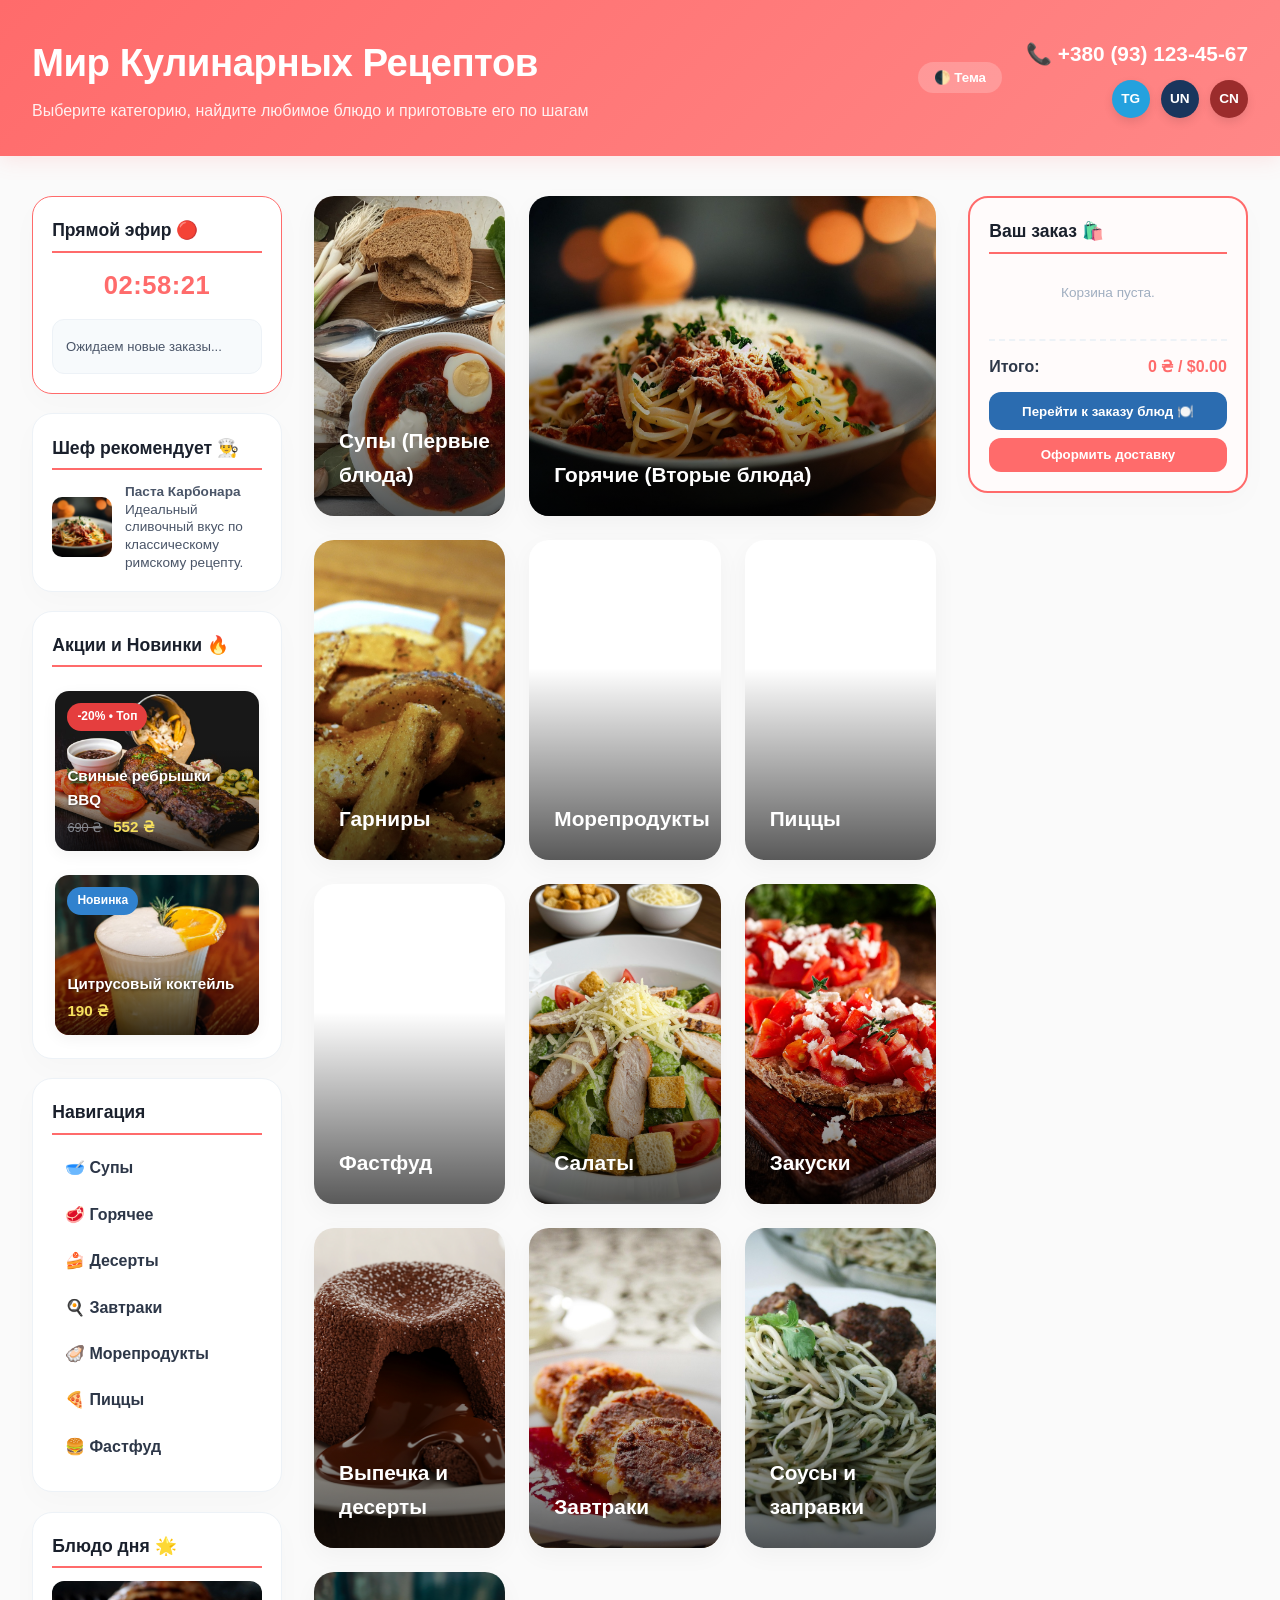
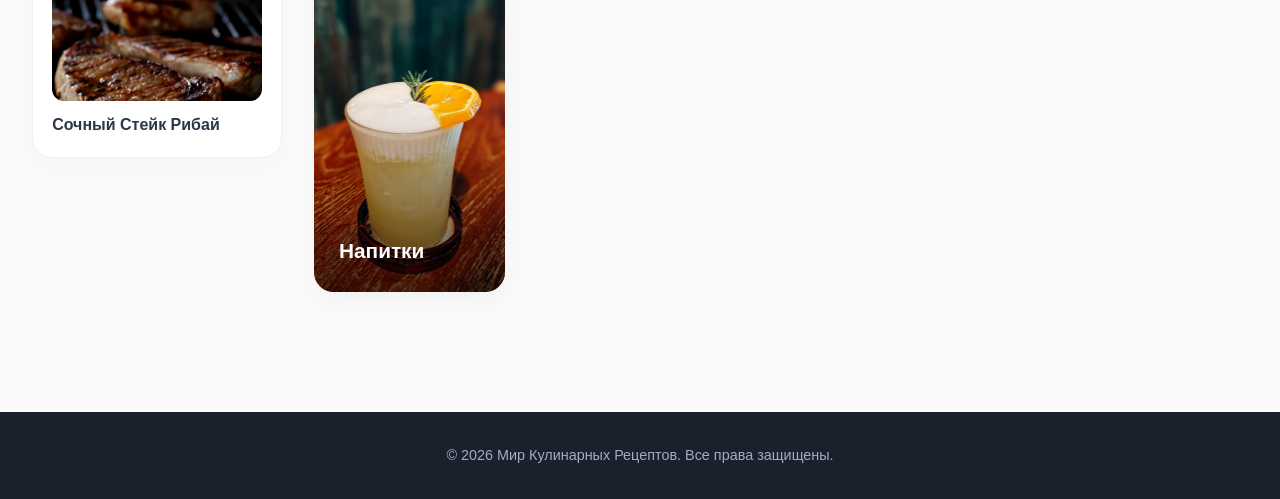
==== commit 2750ad67: "someone just add images plss?" ====
--- a/index.html
+++ b/index.html
@@ -100,6 +100,10 @@
                         <li onclick="showCategory('main_dishes')">🥩 Горячее</li>
                         <li onclick="showCategory('desserts')">🍰 Десерты</li>
                         <li onclick="showCategory('breakfast')">🍳 Завтраки</li>
+                        <li onclick="showCategory('seafood')">🦪 Морепродукты</li>
+                        <li onclick="showCategory('pizzas')">🍕 Пиццы</li>
+                        <li onclick="showCategory('fastfood')">🍔 Фастфуд</li>
+
                     </ul>
                 </div>
                 
@@ -126,6 +130,21 @@
                     <div class="category-img" style="background-image: url('images/side_dishes_main.jpg')"></div>
                     <h2>Гарниры</h2>
                 </div>
+                <div class="category-card" onclick="showCategory('seafood')" onmouseenter="playHoverSound()">
+                <div class="category-img" style="background-image: url('images/mussels.jpg')"></div>
+                <h2>Морепродукты</h2>
+                </div>
+
+                <div class="category-card" onclick="showCategory('pizzas')" onmouseenter="playHoverSound()">
+                    <div class="category-img" style="background-image: url('images/pizza_pepperoni.jpg')"></div>
+                    <h2>Пиццы</h2>
+                </div>
+
+                <div class="category-card" onclick="showCategory('fastfood')" onmouseenter="playHoverSound()">
+                    <div class="category-img" style="background-image: url('images/burger.jpg')"></div>
+                    <h2>Фастфуд</h2>
+                </div>
+
                 <div class="category-card" onclick="showCategory('salads')" onmouseenter="playHoverSound()">
                     <div class="category-img" style="background-image: url('images/salads_main.jpg')"></div>
                     <h2>Салаты</h2>
@@ -150,6 +169,7 @@
                     <div class="category-img" style="background-image: url('images/drinks_main.jpg')"></div>
                     <h2>Напитки</h2>
                 </div>
+                
             </main>
 
             <!-- ПРАВАЯ ПАНЕЛЬ -->
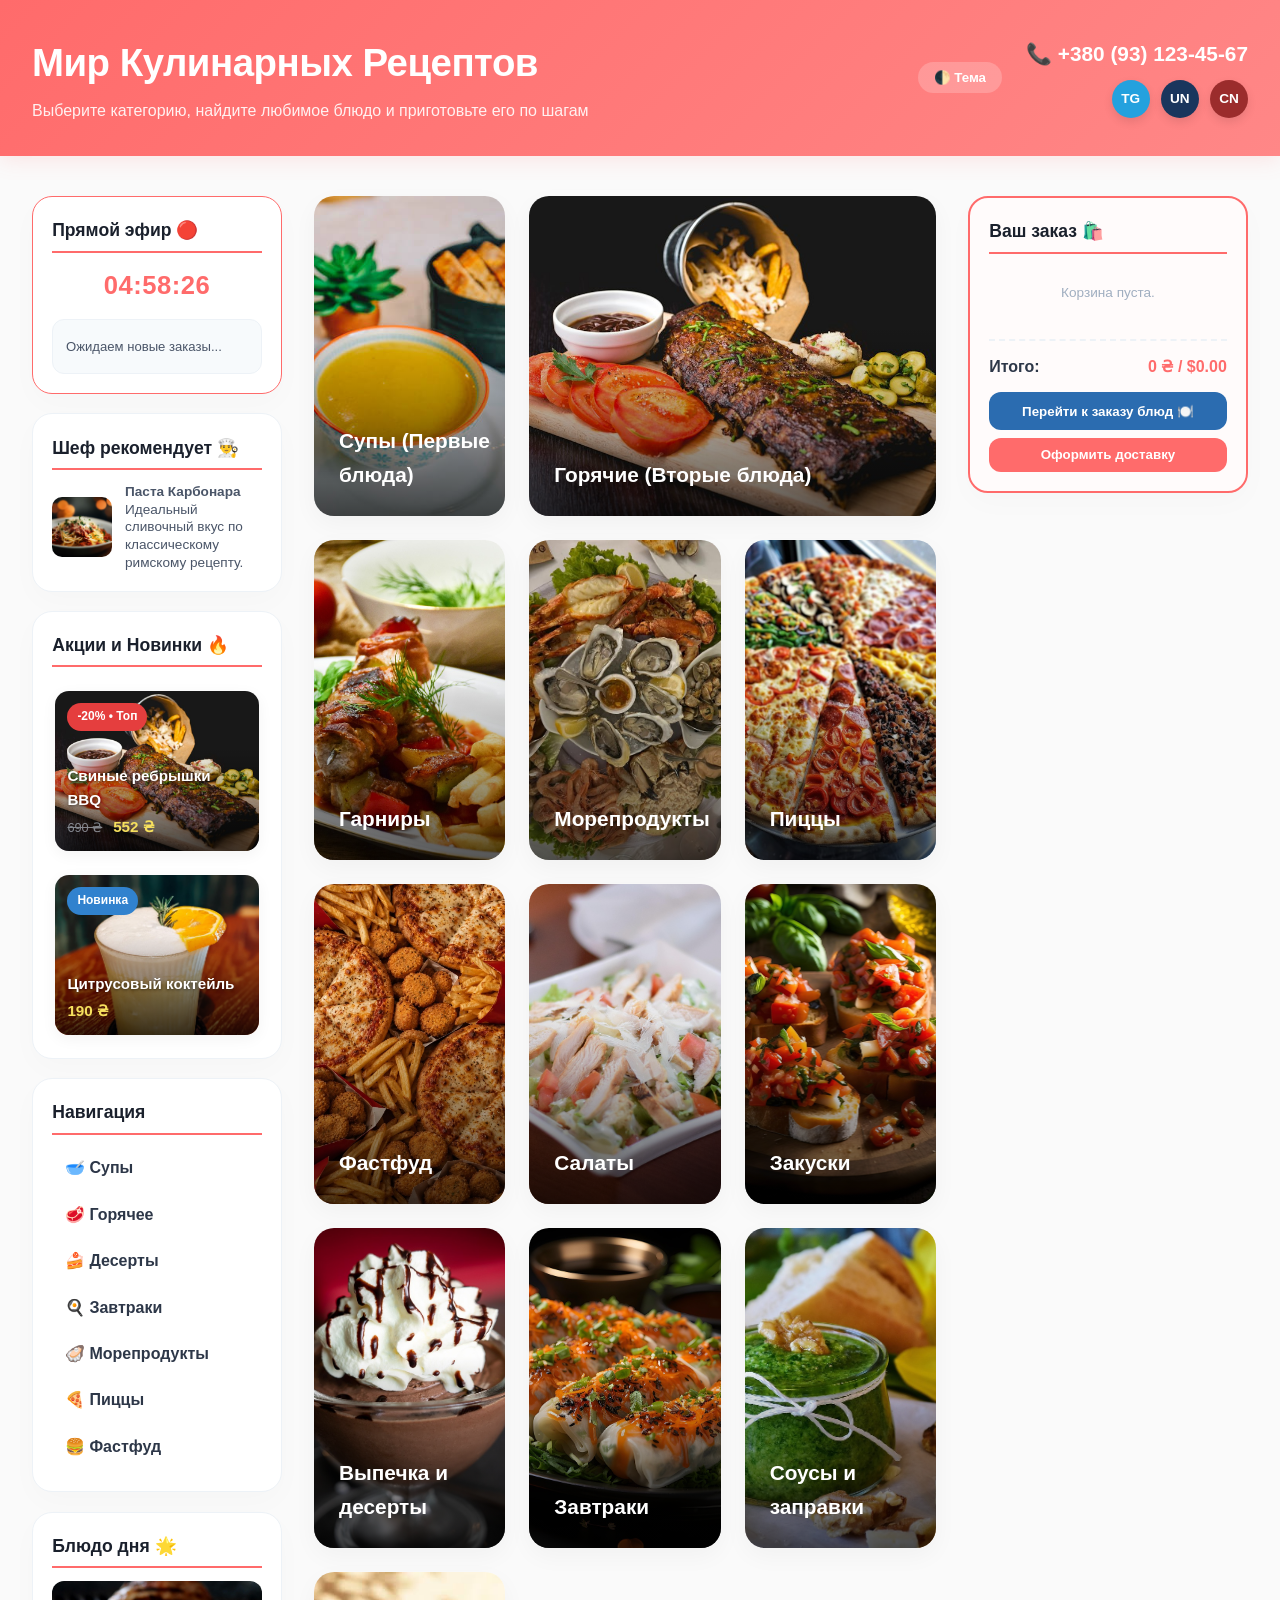
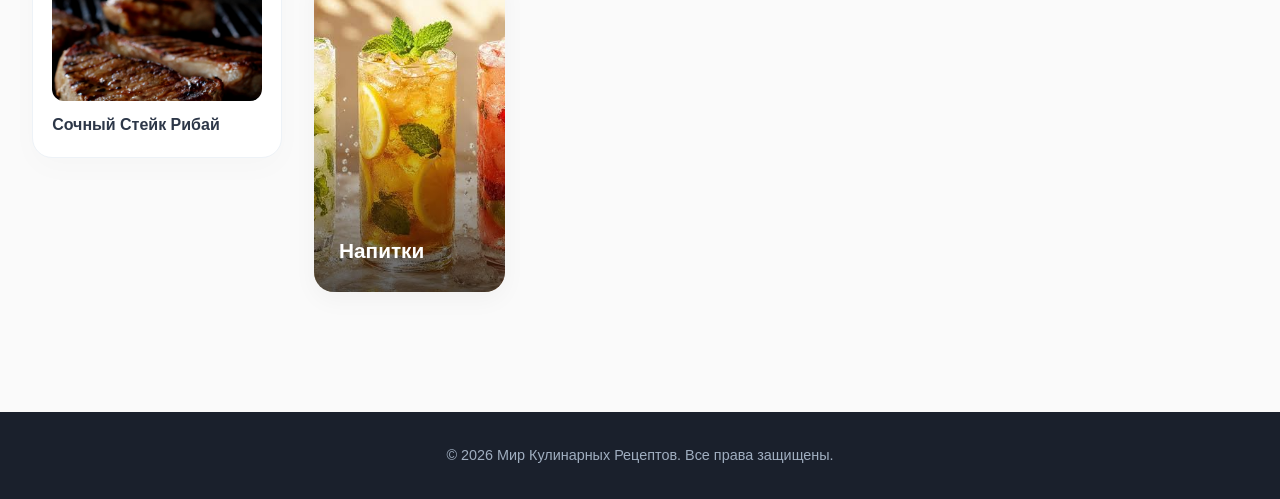
==== commit fd4f9999: "added bunch of soups to the menu" ====
--- a/index.html
+++ b/index.html
@@ -131,17 +131,17 @@
                     <h2>Гарниры</h2>
                 </div>
                 <div class="category-card" onclick="showCategory('seafood')" onmouseenter="playHoverSound()">
-                <div class="category-img" style="background-image: url('images/mussels.jpg')"></div>
+                <div class="category-img" style="background-image: url('images/mussel.jpg')"></div>
                 <h2>Морепродукты</h2>
                 </div>
 
                 <div class="category-card" onclick="showCategory('pizzas')" onmouseenter="playHoverSound()">
-                    <div class="category-img" style="background-image: url('images/pizza_pepperoni.jpg')"></div>
+                    <div class="category-img" style="background-image: url('images/pizza.jpg')"></div>
                     <h2>Пиццы</h2>
                 </div>
 
                 <div class="category-card" onclick="showCategory('fastfood')" onmouseenter="playHoverSound()">
-                    <div class="category-img" style="background-image: url('images/burger.jpg')"></div>
+                    <div class="category-img" style="background-image: url('images/fastfood.jpg')"></div>
                     <h2>Фастфуд</h2>
                 </div>
 
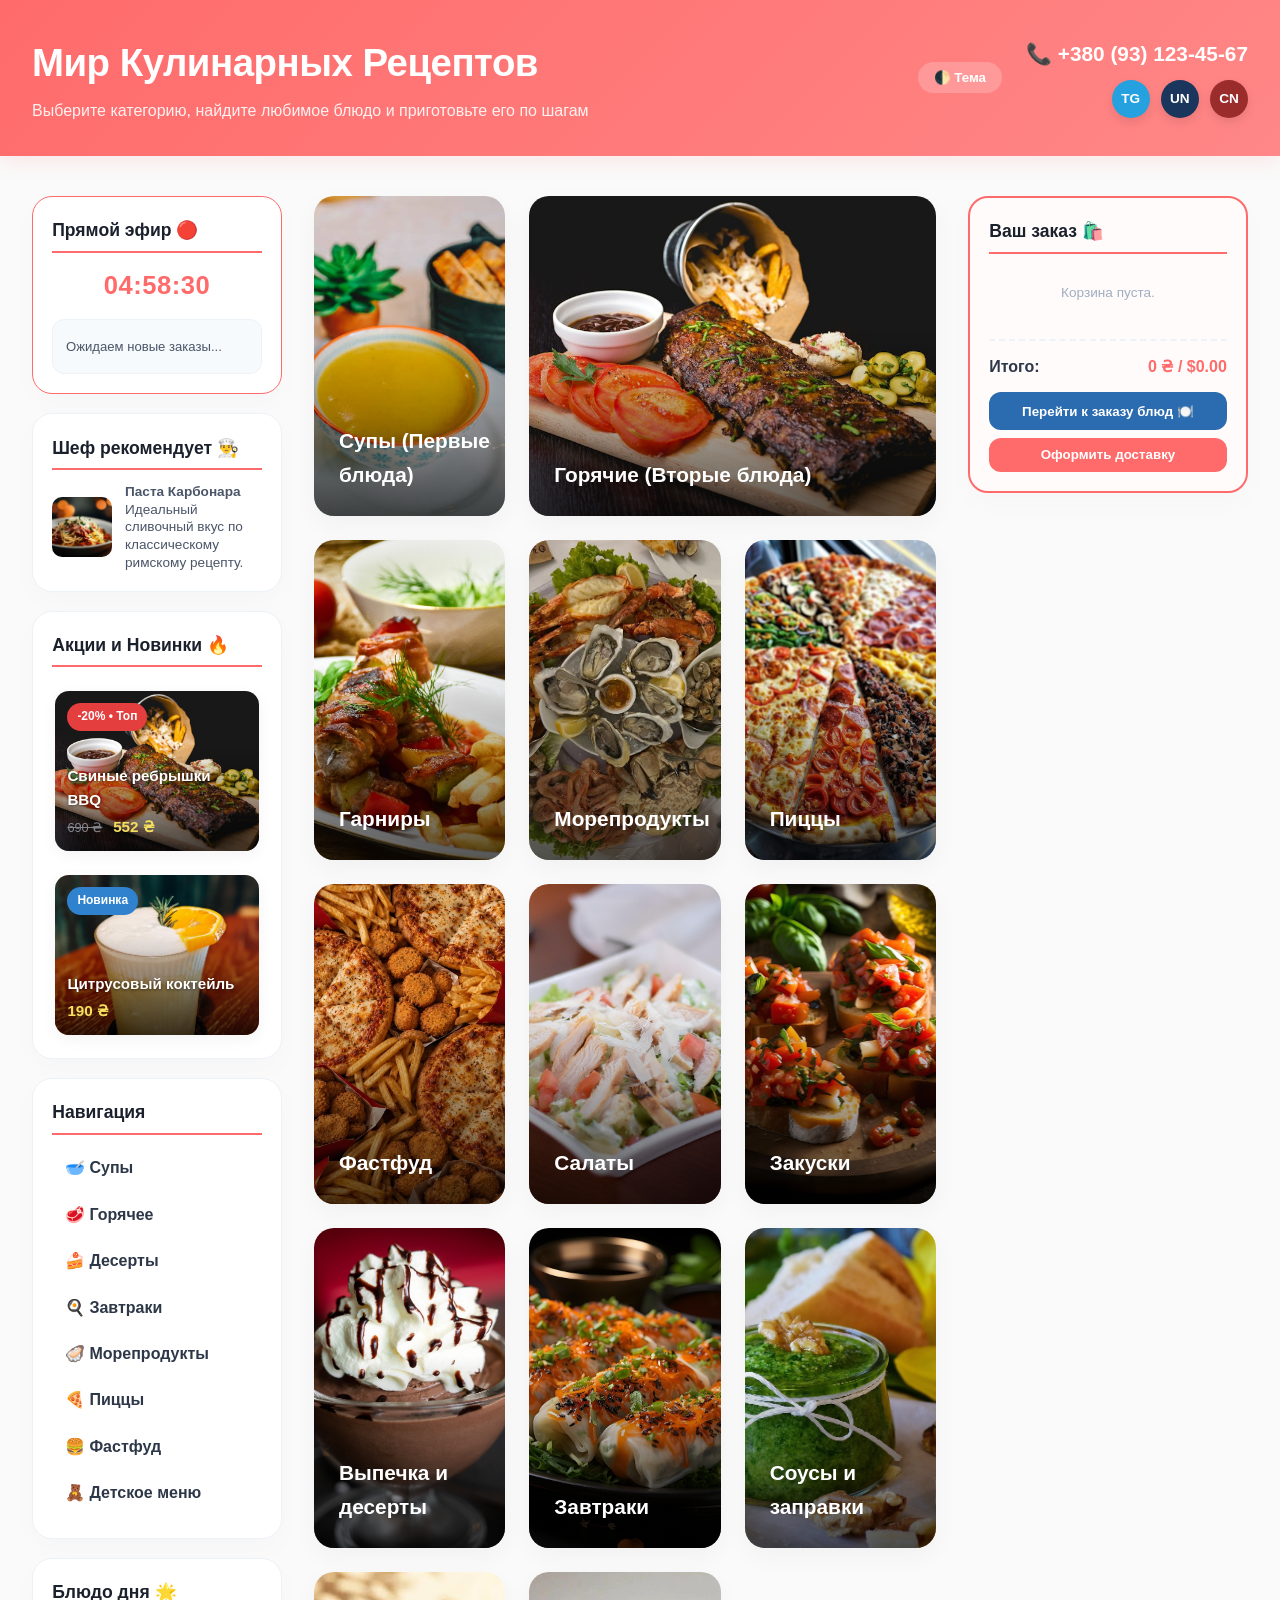
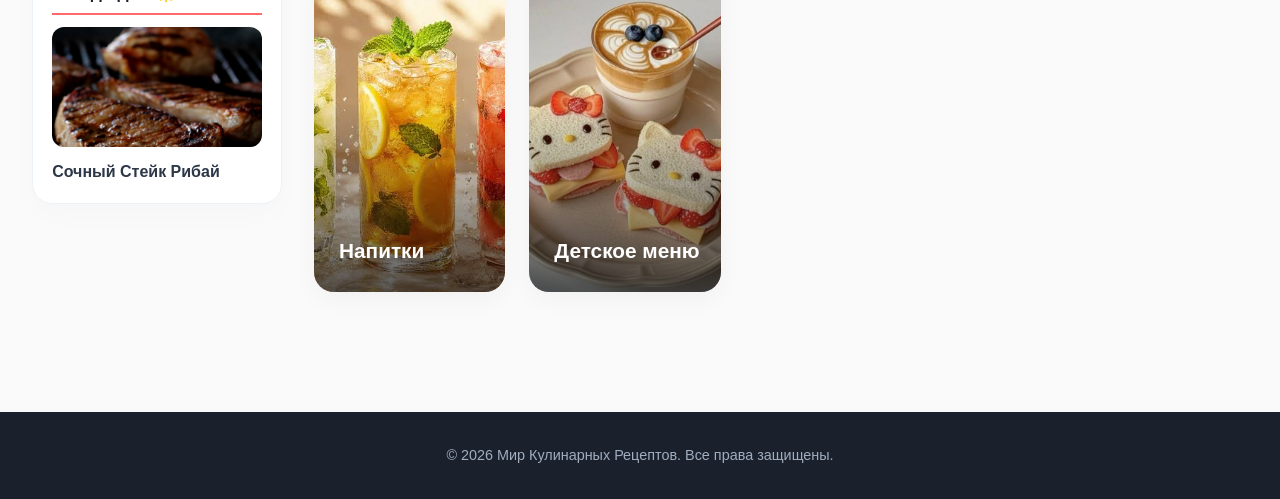
==== commit 0baa3bc2: "added drinks" ====
--- a/index.html
+++ b/index.html
@@ -103,6 +103,8 @@
                         <li onclick="showCategory('seafood')">🦪 Морепродукты</li>
                         <li onclick="showCategory('pizzas')">🍕 Пиццы</li>
                         <li onclick="showCategory('fastfood')">🍔 Фастфуд</li>
+                        <li onclick="showCategory('kids_menu')">🧸 Детское меню</li>
+
 
                     </ul>
                 </div>
@@ -169,6 +171,11 @@
                     <div class="category-img" style="background-image: url('images/drinks_main.jpg')"></div>
                     <h2>Напитки</h2>
                 </div>
+                    <div class="category-card" onclick="showCategory('kids_menu')" onmouseenter="playHoverSound()">
+                <div class="category-img" style="background-image: url('images/hellokitty_sandwiches.jpg')"></div>
+                    <h2>Детское меню</h2>
+              </div>
+
                 
             </main>
 
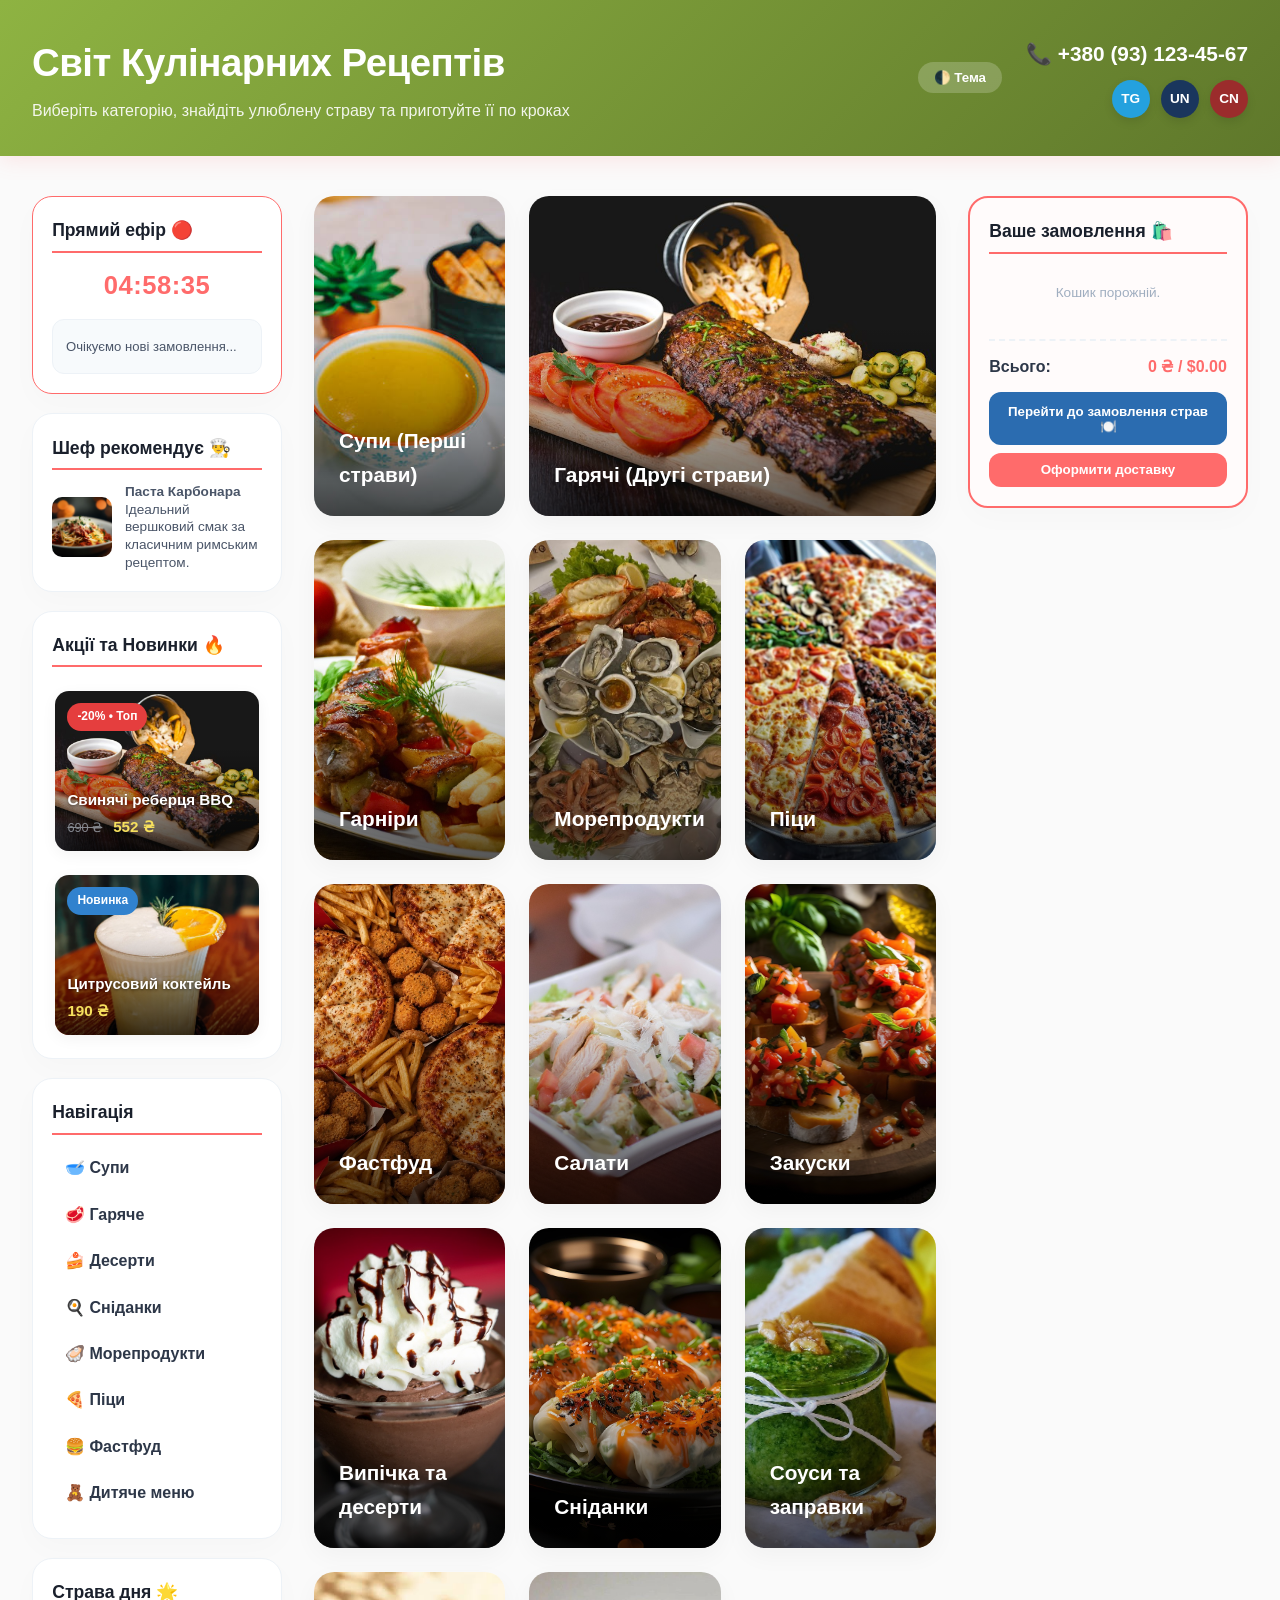
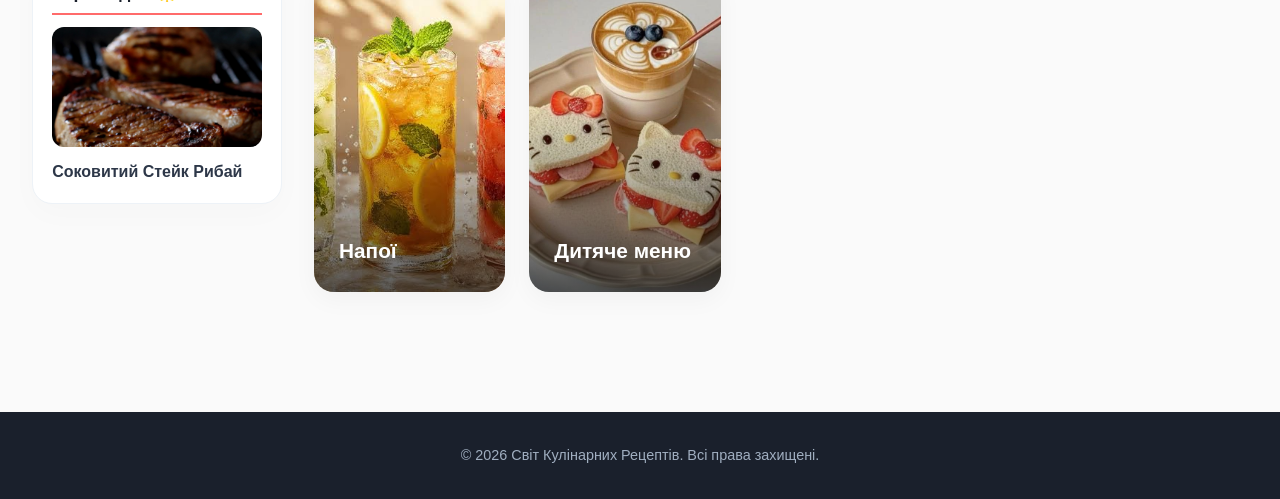
==== commit ecc80eb4: "comment" ====
--- a/index.html
+++ b/index.html
@@ -1,37 +1,37 @@
 <!DOCTYPE html>
-<html lang="ru">
+<html lang="uk">
 <head>
     <meta charset="UTF-8">
     <meta name="viewport" content="width=device-width, initial-scale=1.0">
-    <title>Вкусные Рецепты — Кулинарный Сайт</title>
+    <title>Смачні Рецепти — Кулінарний Сайт</title>
     <link rel="stylesheet" href="index.css">
 </head>
 <body>
 
-    <!-- УВЕДОМЛЕНИЕ О ПУСТОЙ КОРЗИНЕ -->
+    <!-- ПОВІДОМЛЕННЯ ПРО ПОРОЖНІЙ КОШИК -->
     <div id="notification-toast" class="toast hidden">
         <div class="toast-content">
             <span class="toast-icon">⚠️</span>
             <div class="toast-message">
-                <h4>Ваш аппетит готов, но тарелка пуста! 🍽️</h4>
-                <p>Пожалуйста, загляните в нашу онлайн-витрину заказов и выберите самые сочные блюда перед оформлением доставки.</p>
-            </div>
-        </div>
-    </div>
-
-    <!-- ШАПКА САЙТА -->
+                <h4>Ваш апетит готовий, але тарілка порожня! 🍽️</h4>
+                <p>Будь ласка, загляньте в нашу онлайн-вітрину замовлень та виберіть найсоковитіші страви перед оформленням доставки.</p>
+            </div>
+        </div>
+    </div>
+
+    <!-- ШАПКА САЙТУ -->
     <header class="main-header">
         <div class="header-container">
             <div class="brand">
-                <h1>Мир Кулинарных Рецептов</h1>
-                <p>Выберите категорию, найдите любимое блюдо и приготовьте его по шагам</p>
+                <h1>Світ Кулінарних Рецептів</h1>
+                <p>Виберіть категорію, знайдіть улюблену страву та приготуйте її по кроках</p>
             </div>
             <div class="header-right-box" style="display: flex; align-items: center; gap: 1.5rem;">
                 <button class="btn-theme-toggle" onclick="toggleTheme()">🌓 Тема</button>
                 <div class="header-contacts">
                     <a href="tel:+380931234567" class="header-phone">📞 +380 (93) 123-45-67</a>
                     <div class="header-socials">
-                        <!-- Ссылки на украинские платформы и мессенджеры -->
+                        <!-- Посилання на українські платформи та месенджери -->
                         <a href="socials.html" target="_blank" class="social-icon telegram" title="Наш Telegram Канал">TG</a>
                         <a href="https://ukr.net" target="_blank" class="social-icon ukrnet" title="Ukr.net">UN</a>
                         <a href="https://censor.net" target="_blank" class="social-icon censor" title="Censor.net">CN</a>
@@ -41,40 +41,40 @@
         </div>
     </header>
 
-    <!-- ОСНОВНОЙ КОНТЕНТ -->
+    <!-- ОСНОВНИЙ КОНТЕНТ -->
     <div class="container">
         <div id="screen-categories" class="main-layout">
-            <!-- ЛЕВАЯ ПАНЕЛЬ С ЧАСАМИ, МОНИТОРИНГОМ И АКЦИЯМИ -->
+            <!-- ЛІВА ПАНЕЛЬ З ГОДИННИКОМ, МОНІТОРИНГОМ ТА АКЦІЯМИ -->
             <aside class="side-panel left-panel">
-                <!-- Блок времени и имитации заказов -->
+                <!-- Блок часу та імітації замовлень -->
                 <div class="widget-box" style="border: 1px solid #ff6b6b;">
-                    <h3>Прямой эфир 🔴</h3>
+                    <h3>Прямий ефір 🔴</h3>
                     <div class="live-clock">
                         <span id="live-clock-time">00:00:00</span>
                     </div>
                     <div class="live-tracker-wrapper">
-                        <div id="live-tracker-text">Ожидаем новые заказы...</div>
-                    </div>
-                </div>
-
-                <!-- РЕКОМЕНДАЦИЯ ОТ ШЕФ-ПОВАРA -->
+                        <div id="live-tracker-text">Очікуємо нові замовлення...</div>
+                    </div>
+                </div>
+
+                <!-- РЕКОМЕНДАЦІЯ ВІД ШЕФ-КУХАРЯ -->
                 <div class="widget-box">
-                    <h3>Шеф рекомендует 👨‍🍳</h3>
+                    <h3>Шеф рекомендує 👨‍🍳</h3>
                     <div class="chef-recommend" onclick="showCategory('main_dishes')">
                         <div class="chef-thumb" style="background-image: url('images/carbonara.jpg')"></div>
-                        <p><strong>Паста Карбонара</strong><br>Идеальный сливочный вкус по классическому римскому рецепту.</p>
-                    </div>
-                </div>
-
-                <!-- АКЦИИ, НОВИНКИ И СКИДКИ -->
+                        <p><strong>Паста Карбонара</strong><br>Ідеальний вершковий смак за класичним римським рецептом.</p>
+                    </div>
+                </div>
+
+                <!-- АКЦІЇ, НОВИНКИ ТА ЗНИЖКИ -->
                 <div class="widget-box">
-                    <h3>Акции и Новинки 🔥</h3>
-                    <!-- Скидка / Популярное -->
+                    <h3>Акції та Новинки 🔥</h3>
+                    <!-- Знижка / Популярне -->
                     <div class="bento-promo-card" onclick="showCategory('main_dishes')">
                         <div class="promo-bg-image" style="background-image: url('images/main_dishes_main.jpg')">
                             <span class="promo-badge discount">-20% • Топ</span>
                             <div class="promo-text-footer">
-                                <h4>Свиные ребрышки BBQ</h4>
+                                <h4>Свинячі реберця BBQ</h4>
                                 <span class="old-price">690 ₴</span>
                                 <span class="new-price">552 ₴</span>
                             </div>
@@ -85,61 +85,61 @@
                         <div class="promo-bg-image" style="background-image: url('images/lemonade.jpg')">
                             <span class="promo-badge new-item">Новинка</span>
                             <div class="promo-text-footer">
-                                <h4>Цитрусовый коктейль</h4>
+                                <h4>Цитрусовий коктейль</h4>
                                 <span class="new-price">190 ₴</span>
                             </div>
                         </div>
                     </div>
                 </div>
 
-                <!-- НАВИГАЦИЯ -->
+                <!-- НАВІГАЦІЯ -->
                 <div class="widget-box">
-                    <h3>Навигация</h3>
+                    <h3>Навігація</h3>
                     <ul class="quick-nav">
-                        <li onclick="showCategory('soups')">🥣 Супы</li>
-                        <li onclick="showCategory('main_dishes')">🥩 Горячее</li>
-                        <li onclick="showCategory('desserts')">🍰 Десерты</li>
-                        <li onclick="showCategory('breakfast')">🍳 Завтраки</li>
-                        <li onclick="showCategory('seafood')">🦪 Морепродукты</li>
-                        <li onclick="showCategory('pizzas')">🍕 Пиццы</li>
+                        <li onclick="showCategory('soups')">🥣 Супи</li>
+                        <li onclick="showCategory('main_dishes')">🥩 Гаряче</li>
+                        <li onclick="showCategory('desserts')">🍰 Десерти</li>
+                        <li onclick="showCategory('breakfast')">🍳 Сніданки</li>
+                        <li onclick="showCategory('seafood')">🦪 Морепродукти</li>
+                        <li onclick="showCategory('pizzas')">🍕 Піци</li>
                         <li onclick="showCategory('fastfood')">🍔 Фастфуд</li>
-                        <li onclick="showCategory('kids_menu')">🧸 Детское меню</li>
+                        <li onclick="showCategory('kids_menu')">🧸 Дитяче меню</li>
 
 
                     </ul>
                 </div>
                 
-                <!-- БЛЮДО ДНЯ -->
+                <!-- СТРАВА ДНЯ -->
                 <div class="widget-box day-dish-box">
-                    <h3>Блюдо дня 🌟</h3>
+                    <h3>Страва дня 🌟</h3>
                     <div class="day-dish-card" onclick="showCategory('main_dishes')">
                         <div class="day-dish-img" style="background-image: url('images/steak.jpg')"></div>
-                        <h4>Сочный Стейк Рибай</h4>
+                        <h4>Соковитий Стейк Рибай</h4>
                     </div>
                 </div>
             </aside>
-            <!-- ЦЕНТРАЛЬНАЯ СЕТКА BENTO GRID -->
+            <!-- ЦЕНТРАЛЬНА СІТКА BENTO GRID -->
             <main class="categories-grid">
                 <div class="category-card" onclick="showCategory('soups')" onmouseenter="playHoverSound()">
                     <div class="category-img" style="background-image: url('images/soups_main.jpg')"></div>
-                    <h2>Супы (Первые блюда)</h2>
+                    <h2>Супи (Перші страви)</h2>
                 </div>
                 <div class="category-card" onclick="showCategory('main_dishes')" onmouseenter="playHoverSound()">
                     <div class="category-img" style="background-image: url('images/main_dishes_main.jpg')"></div>
-                    <h2>Горячие (Вторые блюда)</h2>
+                    <h2>Гарячі (Другі страви)</h2>
                 </div>
                 <div class="category-card" onclick="showCategory('side_dishes')" onmouseenter="playHoverSound()">
                     <div class="category-img" style="background-image: url('images/side_dishes_main.jpg')"></div>
-                    <h2>Гарниры</h2>
+                    <h2>Гарніри</h2>
                 </div>
                 <div class="category-card" onclick="showCategory('seafood')" onmouseenter="playHoverSound()">
                 <div class="category-img" style="background-image: url('images/mussel.jpg')"></div>
-                <h2>Морепродукты</h2>
+                <h2>Морепродукти</h2>
                 </div>
 
                 <div class="category-card" onclick="showCategory('pizzas')" onmouseenter="playHoverSound()">
                     <div class="category-img" style="background-image: url('images/pizza.jpg')"></div>
-                    <h2>Пиццы</h2>
+                    <h2>Піци</h2>
                 </div>
 
                 <div class="category-card" onclick="showCategory('fastfood')" onmouseenter="playHoverSound()">
@@ -149,7 +149,7 @@
 
                 <div class="category-card" onclick="showCategory('salads')" onmouseenter="playHoverSound()">
                     <div class="category-img" style="background-image: url('images/salads_main.jpg')"></div>
-                    <h2>Салаты</h2>
+                    <h2>Салати</h2>
                 </div>
                 <div class="category-card" onclick="showCategory('appetizers')" onmouseenter="playHoverSound()">
                     <div class="category-img" style="background-image: url('images/appetizers_main.jpg')"></div>
@@ -157,82 +157,82 @@
                 </div>
                 <div class="category-card" onclick="showCategory('desserts')" onmouseenter="playHoverSound()">
                     <div class="category-img" style="background-image: url('images/desserts_main.jpg')"></div>
-                    <h2>Выпечка и десерты</h2>
+                    <h2>Випічка та десерти</h2>
                 </div>
                 <div class="category-card" onclick="showCategory('breakfast')" onmouseenter="playHoverSound()">
                     <div class="category-img" style="background-image: url('images/breakfast_main.jpg')"></div>
-                    <h2>Завтраки</h2>
+                    <h2>Сніданки</h2>
                 </div>
                 <div class="category-card" onclick="showCategory('sauces')" onmouseenter="playHoverSound()">
                     <div class="category-img" style="background-image: url('images/sauces_main.jpg')"></div>
-                    <h2>Соусы и заправки</h2>
+                    <h2>Соуси та заправки</h2>
                 </div>
                 <div class="category-card" onclick="showCategory('drinks')" onmouseenter="playHoverSound()">
                     <div class="category-img" style="background-image: url('images/drinks_main.jpg')"></div>
-                    <h2>Напитки</h2>
+                    <h2>Напої</h2>
                 </div>
                     <div class="category-card" onclick="showCategory('kids_menu')" onmouseenter="playHoverSound()">
                 <div class="category-img" style="background-image: url('images/hellokitty_sandwiches.jpg')"></div>
-                    <h2>Детское меню</h2>
+                    <h2>Дитяче меню</h2>
               </div>
 
                 
             </main>
 
-            <!-- ПРАВАЯ ПАНЕЛЬ -->
+            <!-- ПРАВА ПАНЕЛЬ -->
             <aside class="side-panel right-panel">
                 <div class="widget-box cart-box">
-                    <h3>Ваш заказ 🛍️</h3>
+                    <h3>Ваше замовлення 🛍️</h3>
                     <div id="cart-items-container">
-                        <p class="empty-cart-msg">Корзина пуста.</p>
+                        <p class="empty-cart-msg">Кошик порожній.</p>
                     </div>
                     <div class="cart-summary">
                         <div class="summary-line">
-                            <span>Итого:</span>
+                            <span>Всього:</span>
                             <span id="cart-total-price">0 ₴ / $0.00</span>
                         </div>
-                        <button class="btn-open-menu" onclick="openOrderModal()">Перейти к заказу блюд 🍽️</button>
-                        <button class="btn-order" onclick="openPaymentModal()" style="margin-top: 0.5rem;">Оформить доставку</button>
+                        <button class="btn-open-menu" onclick="openOrderModal()">Перейти до замовлення страв 🍽️</button>
+                        <button class="btn-order" onclick="openPaymentModal()" style="margin-top: 0.5rem;">Оформити доставку</button>
                     </div>
                 </div>
             </aside>
         </div>
 
         <div id="screen-recipes" class="hidden">
-            <button class="btn-back" onclick="goToCategories()">← К категориям</button>
-            <h2 id="category-title" style="margin-bottom: 1.5rem;">Название категории</h2>
+            <button class="btn-back" onclick="goToCategories()">← До категорій</button>
+            <h2 id="category-title" style="margin-bottom: 1.5rem;">Назва категорії</h2>
             <div class="recipes-grid" id="recipes-container"></div>
         </div>
 
         <div id="screen-detail" class="hidden">
-            <button class="btn-back" id="btn-to-recipes">← К списку блюд</button>
+            <button class="btn-back" id="btn-to-recipes">← До списку страв</button>
             <div class="recipe-detail" id="recipe-detail-container"></div>
         </div>
     </div>
 
-    <!-- ОКНО ОНЛАЙН-ЗАКАЗА -->
+    <!-- ВІКНО ОНЛАЙН-ЗАМОВЛЕННЯ -->
     <div id="modal-order" class="modal hidden">
         <div class="modal-content">
             <div class="modal-header-box">
-                <h2>Меню онлайн-заказа ресторана 📋</h2>
+                <h2>Меню онлайн-замовлення ресторану 📋</h2>
                 <span class="close-modal" onclick="closeOrderModal()">&times;</span>
             </div>
             <div class="modal-menu-grid" id="modal-menu-container"></div>
         </div>
     </div>
 
-    <!-- ОКНО ОПЛАТЫ -->
+    <!-- ВІКНО ОПЛАТИ -->
     <div id="modal-payment" class="modal hidden">
         <div class="modal-content"></div>
     </div>
 
     <footer class="main-footer">
         <div class="footer-bottom">
-            <p>&copy; 2026 Мир Кулинарных Рецептов. Все права защищены.</p>
+            <p>&copy; 2026 Світ Кулінарних Рецептів. Всі права захищені.</p>
         </div>
     </footer>
 
     <script src="recipes-data.js"></script>
     <script src="index.js"></script>
 </body>
-</html>
+</html>
--- a/index.css
+++ b/index.css
@@ -74,7 +74,7 @@
 .btn-theme-toggle:hover { background: rgba(255, 255, 255, 0.3); }
 
 /* HEADER ШИРОКИЙ */
-.main-header { background: linear-gradient(135deg, #ff6b6b 0%, #ff8787 100%); color: white; padding: 2rem 0; box-shadow: 0 4px 20px rgba(255, 107, 107, 0.15); }
+.main-header { background: linear-gradient(135deg, #8eb342 0%, #5f782b 100%); color: white; padding: 2rem 0; box-shadow: 0 4px 20px rgba(255, 107, 107, 0.15); }
 .header-container { max-width: 1700px; margin: 0 auto; padding: 0 2rem; display: flex; justify-content: space-between; align-items: center; flex-wrap: wrap; gap: 1.5rem; }
 .brand h1 { font-size: 2.4rem; font-weight: 800; letter-spacing: -0.5px; margin-bottom: 0.3rem; }
 .brand p { font-size: 1rem; opacity: 0.9; }
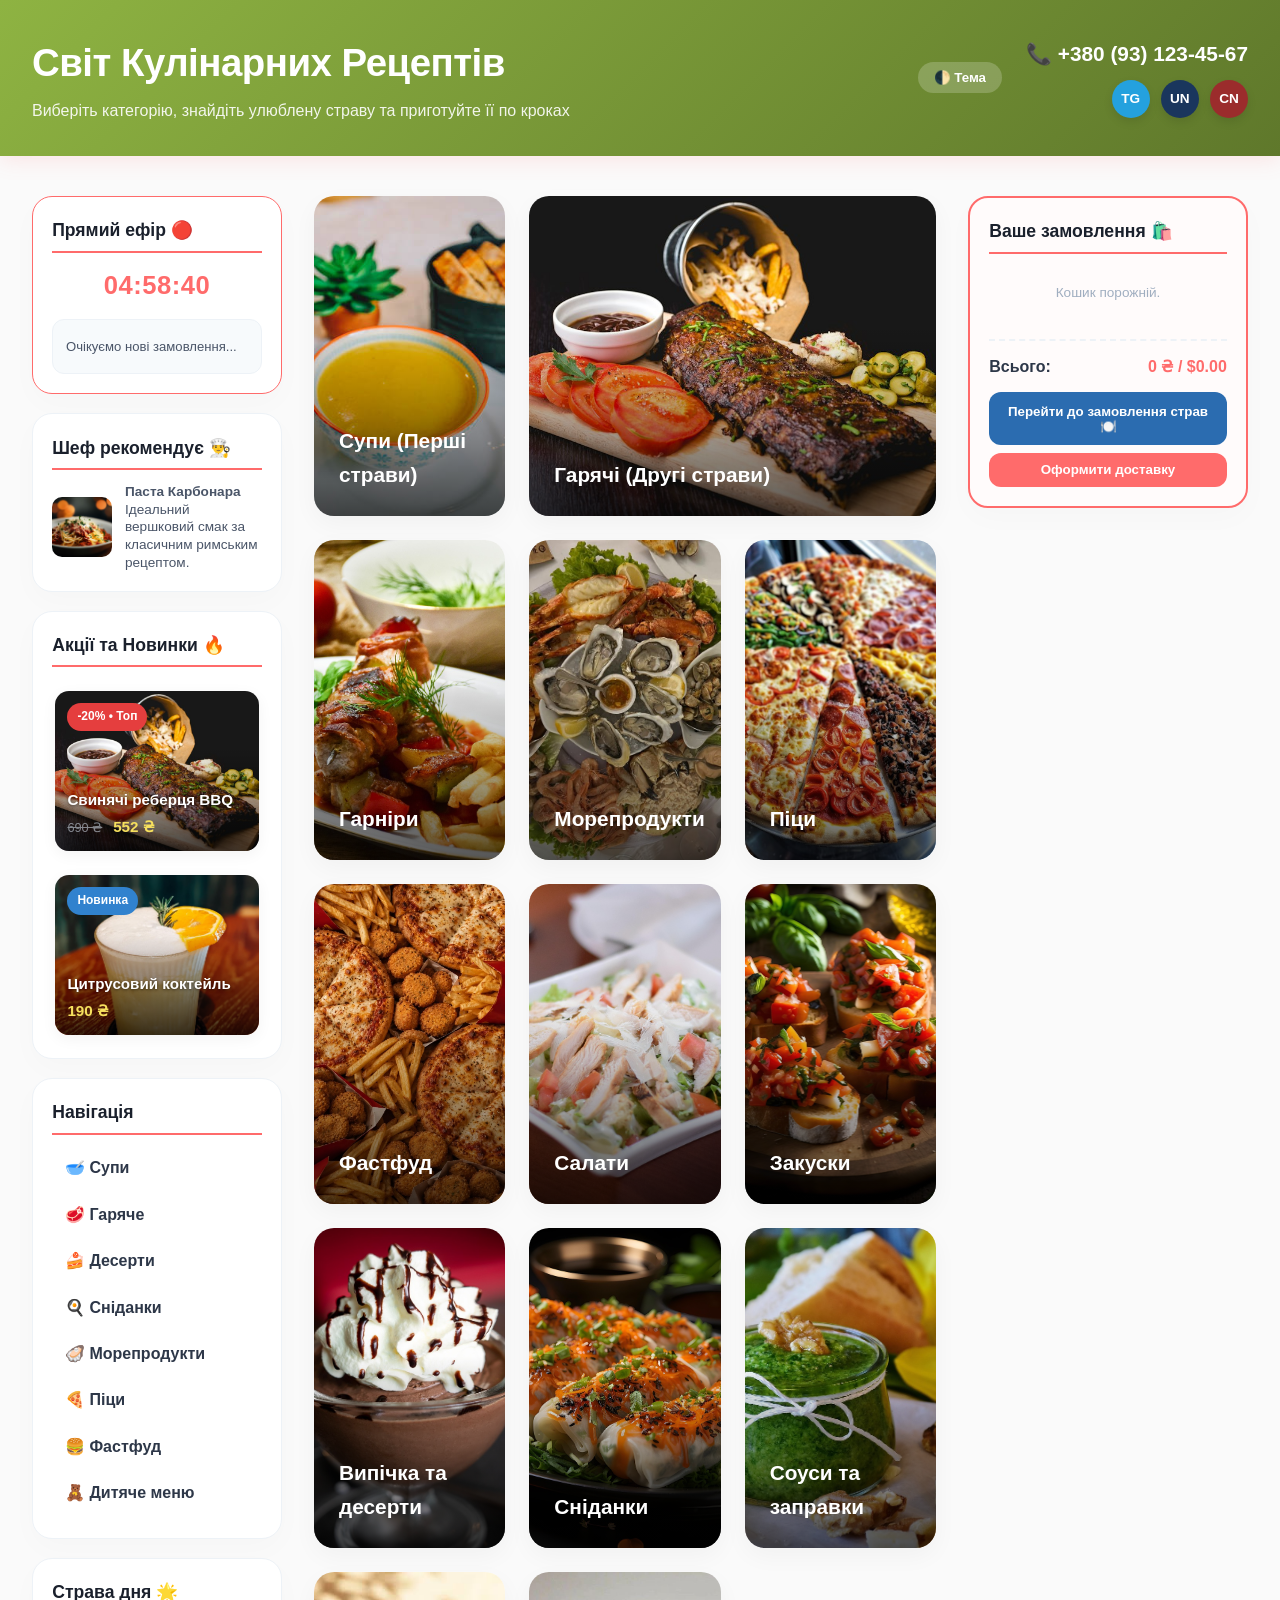
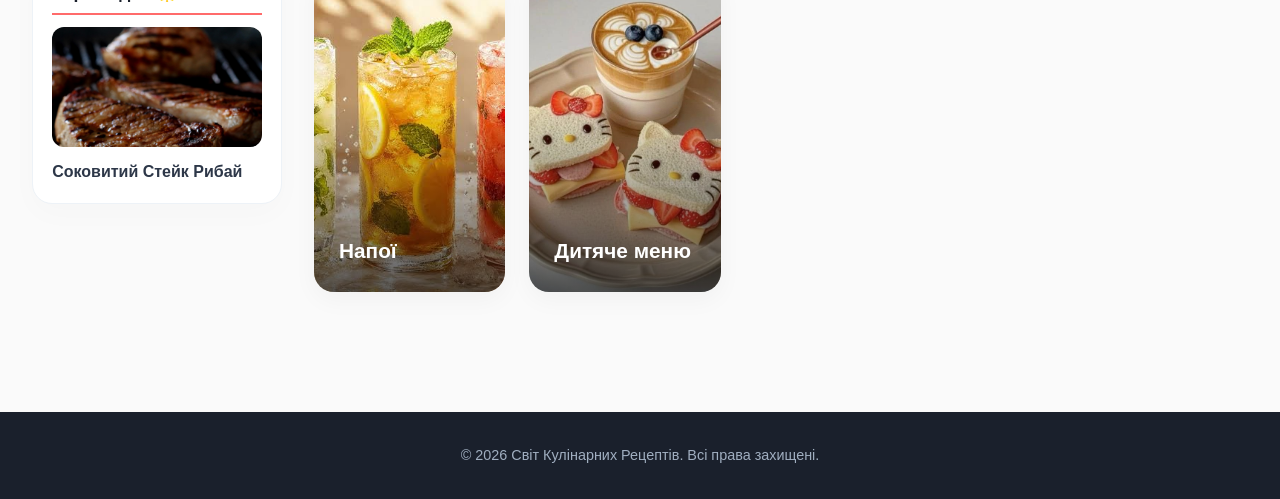
==== commit 4e1831b9: "додав функцію для переходу одразу на рецепт страви та відворив це на картці блюдо шефа" ====
--- a/index.html
+++ b/index.html
@@ -60,7 +60,7 @@
                 <!-- РЕКОМЕНДАЦІЯ ВІД ШЕФ-КУХАРЯ -->
                 <div class="widget-box">
                     <h3>Шеф рекомендує 👨‍🍳</h3>
-                    <div class="chef-recommend" onclick="showCategory('main_dishes')">
+                    <div class="chef-recommend" onclick="showRecipeImmediately('main_dishes', database.main_dishes.items[5])">
                         <div class="chef-thumb" style="background-image: url('images/carbonara.jpg')"></div>
                         <p><strong>Паста Карбонара</strong><br>Ідеальний вершковий смак за класичним римським рецептом.</p>
                     </div>
